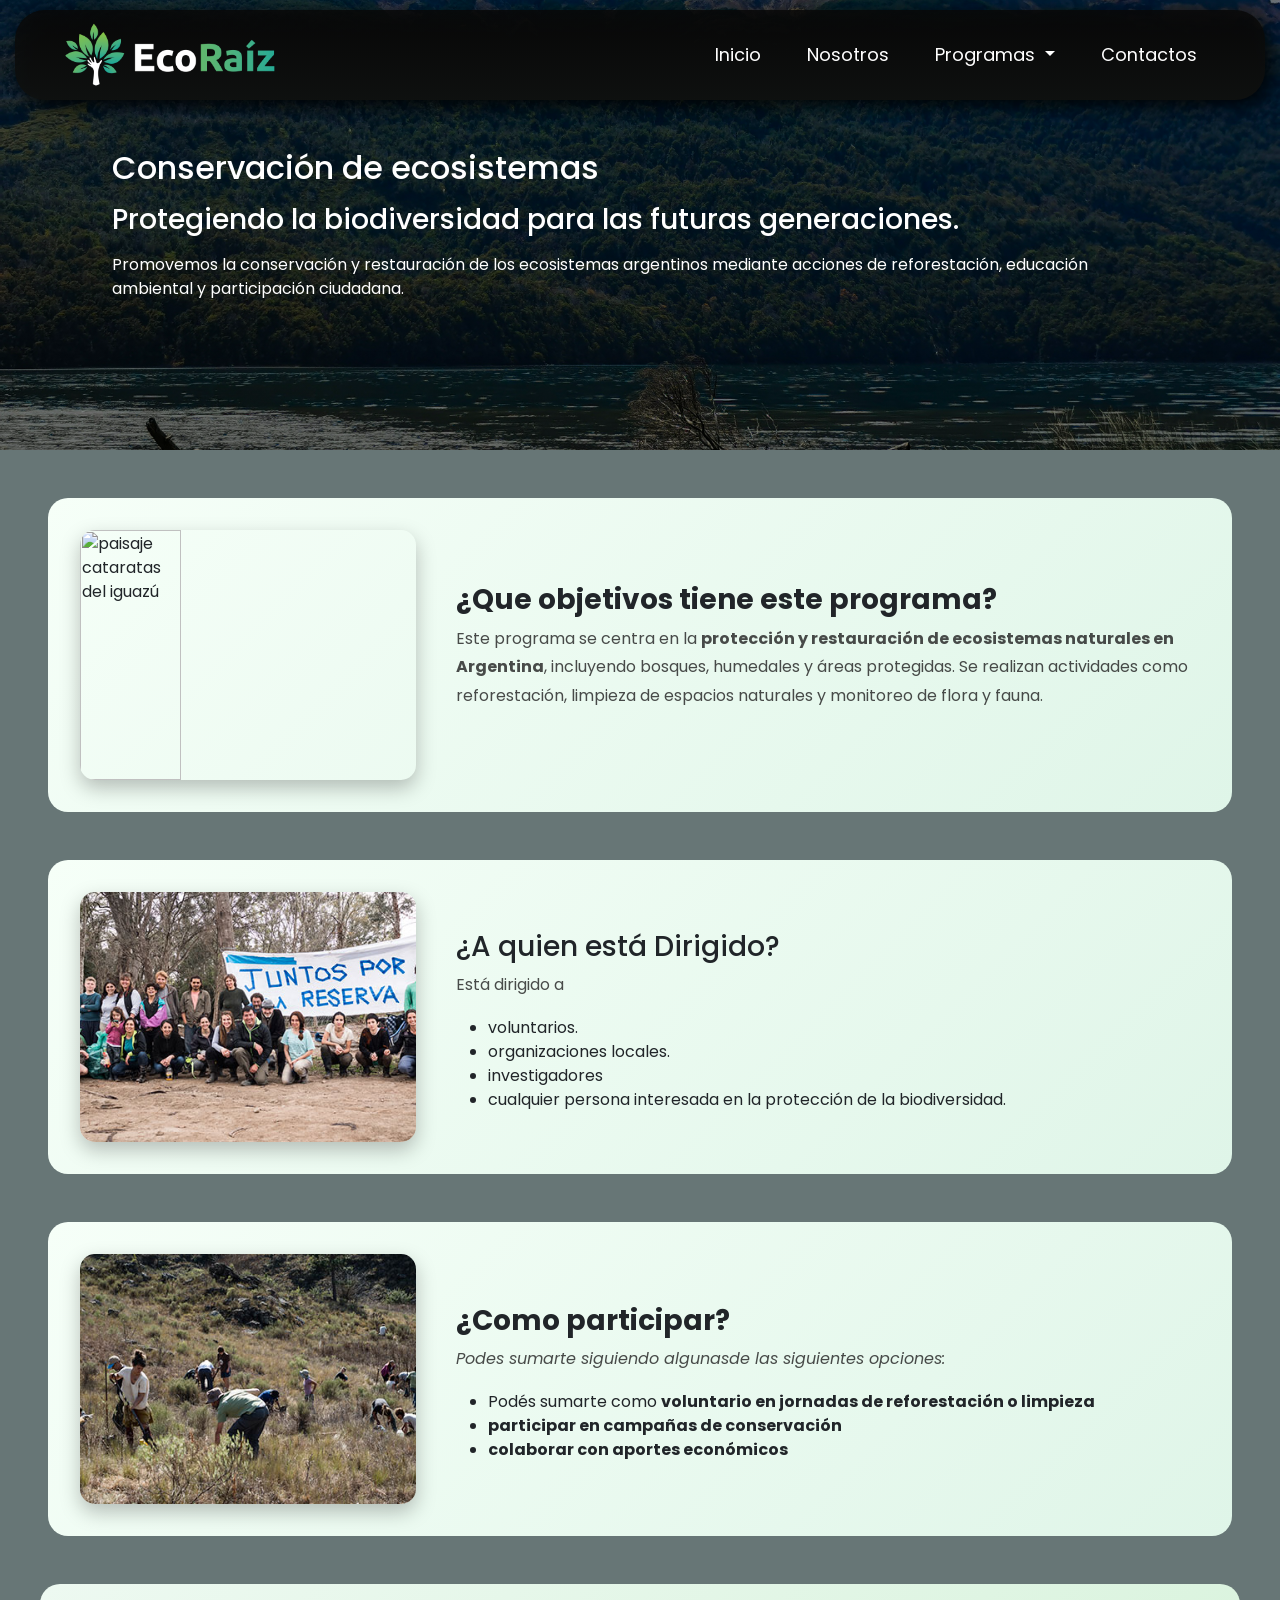
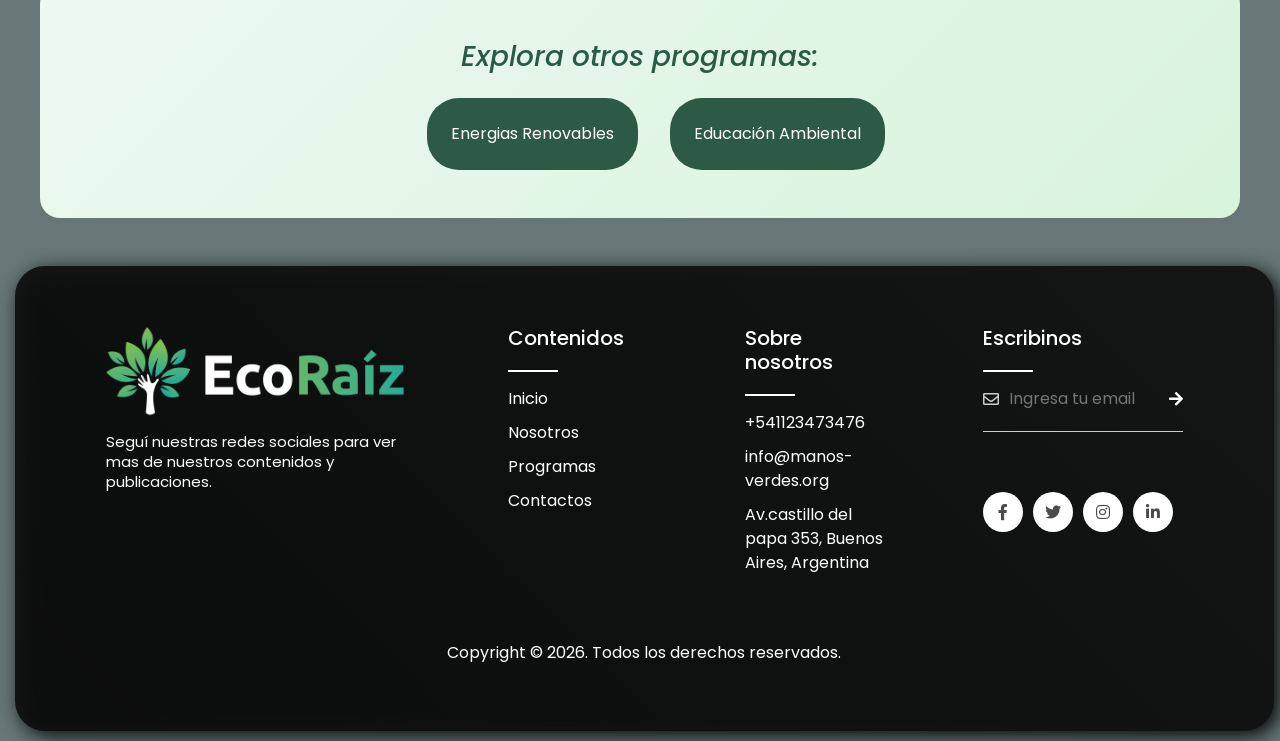
==== conservacion-ecosistema-programa.html @ 1c458669 "feat: agrego imagen de fondo en la seccion de presentacion" ====
<DOCTYPE hmtl>
<html lang="es">
    <head>
        <meta charset="UTF-8">
        <meta name="viewport" content="width=device-width, initial-scale=1.0">
        <link rel="preconnect" href="https://fonts.googleapis.com">
        <link rel="preconnect" href="https://fonts.gstatic.com" crossorigin>
        <link href="https://fonts.googleapis.com/css2?family=DM+Sans:ital,opsz,wght@0,9..40,100..1000;1,9..40,100..1000&family=Poppins:ital,wght@0,100;0,200;0,300;0,400;0,500;0,600;0,700;0,800;0,900;1,100;1,200;1,300;1,400;1,500;1,600;1,700;1,800;1,900&family=Ubuntu:ital,wght@0,300;0,400;0,500;0,700;1,300;1,400;1,500;1,700&display=swap" rel="stylesheet">
        <title>EcoRaíz</title>
        <link href="https://cdn.jsdelivr.net/npm/bootstrap@5.3.8/dist/css/bootstrap.min.css" rel="stylesheet" integrity="sha384-sRIl4kxILFvY47J16cr9ZwB07vP4J8+LH7qKQnuqkuIAvNWLzeN8tE5YBujZqJLB" crossorigin="anonymous">
        <link rel="stylesheet" type="text/css" href="https://cdnjs.cloudflare.com/ajax/libs/font-awesome/5.15.1/css/all.min.css">
        <link rel="stylesheet" href="./CSS/estilos_css.css">
    </head>
    <body>
        <!-- Encabezado con navegación -->
        <header class="header">
            <div class="logo-container">
                <a href="index.html" class="logo-link">
                    <img src="img/logo/green-tree-ver-2.png" alt="Logo de EcoRaíz" class="logo">
                </a>
            </div>
    
            <button class="menu-toggle-btn d-md-none" type="button" data-bs-toggle="collapse" data-bs-target="#navbarNav" aria-controls="navbarNav" aria-expanded="false" aria-label="Toggle navigation">
                <i class="fas fa-bars"></i>
            </button>

            <nav class="main-nav collapse d-md-flex" id="navbarNav">
                <ul class="main-nav-list">
                    <li class="main-nav-item"><a class="main-nav-link" href="index.html">Inicio</a></li>
                    <li class="main-nav-item"><a class="main-nav-link" href="nosotros.html">Nosotros</a></li>
            
                    <li class="main-nav-item dropdown">
                        <a class="main-nav-link dropdown-toggle" href="#" id="navbarDropdown" role="button" data-bs-toggle="dropdown" aria-expanded="false">
                            Programas
                        </a>
                        <ul class="dropdown-menu sub-nav-list" aria-labelledby="navbarDropdown">
                            <li><a class="dropdown-item sub-nav-link" href="./programas.html">Energías limpias</a></li>
                            <li><a class="dropdown-item sub-nav-link" href="./Educacion-ambiental-programa.html">Educación ambiental</a></li>
                            <li><a class="dropdown-item sub-nav-link" href="./conservacion-ecosistema-programa.html">Conservación de ecosistemas</a></li>
                        </ul>
                    </li>
            
                    <li class="main-nav-item"><a class="main-nav-link" href="contactos.html">Contactos</a></li>
                </ul>
            </nav>
        </header>

        <main>
            <section id="presentacion-conservacion" class="section-hero-2">
                <div class="intro-content">
                    <h2>Conservación de ecosistemas</h2>
                    <h3>Protegiendo la biodiversidad para las futuras generaciones.</h3>
                    <p>Promovemos la conservación y restauración de los ecosistemas argentinos mediante acciones de reforestación, educación ambiental y participación ciudadana.</p>
                </div>    
            </section>

            <section id="descripcion" class="section-program">
                <img src="./img/paisajes/waterfal-iguazu-national-park-cataratas-argentina.jpg" alt="paisaje cataratas del iguazú" height="" width="" class="galeria">
                <div class="program-content"> 
                    <h3><strong>¿Que objetivos tiene este programa?</strong></h3>
                    <p>Este programa se centra en la <strong>protección y restauración de ecosistemas naturales en Argentina</strong>, incluyendo bosques, humedales y áreas protegidas. Se realizan actividades como reforestación, limpieza de espacios naturales y monitoreo de flora y fauna.</p>
                </div>    
            </section>

            <section id="Dirigido" class="section-program">
                <img src="./img/paisajes/guardianes-de-la-naturaleza-proyecto.jpg" alt="personal posando con cartel 'Juntos por la reserva' " height="" width="" class="galeria">
                <div class="program-content">
                    <br>
                    <h3>¿A quien está Dirigido?</h3>
                    <p>Está dirigido a</p>
                    <ul>
                        <li>voluntarios.</li>
                        <li>organizaciones locales.</li>
                        <li>investigadores</li>
                        <li>cualquier persona interesada en la protección de la biodiversidad.</li>
                    </ul>
                </div>    
            </section>

            <section id="Participar" class="section-program">
                <img src="./img/paisajes/reforestadores-proyecto-2.jpg" alt="voluntarios reforestando campo" class="galeria">
                <div class="program-content">
                    <br>
                    <h3><strong>¿Como participar?</strong></h3>
                    <p><em>Podes sumarte siguiendo algunasde las siguientes opciones:</em> </p>
                    <ul>
                        <li>Podés sumarte como <strong>voluntario en jornadas de reforestación o limpieza</strong></li>
                        <li><strong>participar en campañas de conservación</strong></li>
                        <li><strong>colaborar con aportes económicos</strong></li>
                    </ul>
                </div>
            </section>
            <section class="otros-programas">
                <div class="program-content">
                    <br>
                    <h3><em>Explora otros programas:</em></h3>
                    <ul>
                        <li><a href="./programas.html">Energias Renovables</a>  </li>
                        <li><a href="./Educacion-ambiental-programa.html">Educación Ambiental</a></li>
                    </ul>
                </div>    
            </section>    
        </main>

        <!-- Pie de la Pagina -->
        <footer>
            <div class="footer-wrap"> <div class="footer-col-1"> <img src="img/logo/green-tree-ver-2.png" class="footer-logo" alt="Logo de EcoRaíz">
                    <p>Seguí nuestras redes sociales para ver mas de nuestros contenidos y publicaciones.</p>
                </div>
                <div class="footer-col-2"> <h3>Contenidos</h3>
                    <ul>
                        <li><a href="index.html">Inicio</a></li>
                        <li><a href="nosotros.html">Nosotros</a></li>
                        <li><a href="programas.html">Programas</a></li>
                        <li><a href="contactos.html">Contactos</a></li>
                    </ul>
                </div>
                <div class="footer-col-3"> <h3>Sobre nosotros</h3>
                    <ul>
                        <li><a href="tel:+541123473476">+541123473476</a></li>
                        <li><a href="mailto:info@manos-verdes.org">info@manos-verdes.org</a></li>
                        <li><address>Av.castillo del papa 353, Buenos Aires, Argentina</address></li>
                    </ul>
                </div>
                <div class="footer-col-4"> <h3>Escribinos</h3>
                    <form>
                        <i class="far fa-envelope"></i>
                        <input type="email" placeholder="Ingresa tu email" required>
                        <button><i class="fas fa-arrow-right"></i></button>
                    </form>
                    <div class="social-icons">
                        <a href="#"><i class="fab fa-facebook-f"></i></a>
                        <a href="#"><i class="fab fa-twitter"></i></a>
                        <a href="#"><i class="fab fa-instagram"></i></a>
                        <a href="#"><i class="fab fa-linkedin-in"></i></a>
                    </div>
                </div>
            </div>
            <div class="footer-2">
                <p>Copyright &copy; 2026. Todos los derechos reservados.</p>
            </div>
        </footer>
    <script src="https://cdn.jsdelivr.net/npm/bootstrap@5.3.3/dist/js/bootstrap.bundle.min.js"></script>
    </body>
</html>
---- CSS/estilos_css.css ----
@import url('https://fonts.googleapis.com/css2?family=DM+Sans:ital,opsz,wght@0,9..40,100..1000;1,9..40,100..1000&family=Poppins:ital,wght@0,100;0,200;0,300;0,400;0,500;0,600;0,700;0,800;0,900;1,100;1,200;1,300;1,400;1,500;1,600;1,700;1,800;1,900&family=Ubuntu:ital,wght@0,300;0,400;0,500;0,700;1,300;1,400;1,500;1,700&display=swap');
@import url('https://fonts.googleapis.com/css2?family=Poppins:wght@300;400;500;600;700&display=swap');

/*
objetivos (puede variar)
- mover las images a la izquierda y ubicar el texto en el centro. Intentar ponerle "diseño" a cada seccion.
- agregar imagen de fondo en la tabla de resultados
- agregar un boton con diseño para la seccion de programas en index
 

__Esquema general del body__ -->>

- imagen a la izquierda- texto en el centro (agregarle un fondo al box del texto)

__correcciones pendientes__
tamaño de las imagenes en el header

*/

*{
    margin: 0px;
    padding: 0px;
    box-sizing: border-box;
    font-family: "Poppins", sans-serif;
}



/* body */
body{
	line-height: 1.5;
	font-family: 'Poppins', sans-serif;
    background-color: #677676;
}





/* variables */

:root{

    /* Colores */
    --negro: #000;
    --gris-oscuro: #222222d0;
    --blanco: #fff;
    --verde-1: #48a179;
    --verde-2: #2c5a45;
    --verde-3: #20ca9ac3;
    --verde-4: #347f7f;

    /* Font size */
    --font-size-s: 0.9rem;
    --font-size-n: 1rem;
    --font-size-m: 1.12rem;
    --font-size-l: 1.5rem;
    --font-size-xl: 2rem;
    --font-size-xxl: 2.3rem;

    /* Font weight */
    --font-wight-normal: 400;
    --font-wight-medium: 500;
    --font-wight-semibold: 600;
    --font-wight-bold: 700;

    /* Radio del Brode*/
    --border-radius-s: 8px;
    --border-radius-m: 30px;
    --border-radius-circle: 50%;
    
    /* Site max width */
    --site-max-width: 1300px;
}





/* Encabezado y barra de navegacion */
header {
    width: calc(100% - 30px); 
    height: 10vh; 
    background: linear-gradient(180deg, #080808da, #121514, #3a3e3e); 
    background-size: 300% 300%;
    border-radius: var(--border-radius-m); 
    color: var(--blanco); 
    margin: 10px 15px; 
    position: fixed;  
    display: flex; 
    align-items: center; 
    z-index: 1000; 
    justify-content: space-between; 
    padding: 0 50px; 
    filter: drop-shadow(5px 5px 10px black);
}

.logo {
    max-height: 4rem; 
    width: auto;       
    display: block;
}

/* Botón hamburguesa estilizado */
.menu-toggle-btn {
    display: none; /* Oculto en escritorio */
    font-size: 1.5rem;
    color: var(--blanco);
    cursor: pointer;
    background: none;
    border: none;
}

header .main-nav {
    display: flex;
    align-items: center;
}

.main-nav .main-nav-list {
    display: flex;
    gap: 10px;
    padding-left: 0;
    margin-bottom: 0;
    list-style: none;
}

.main-nav .main-nav-list .main-nav-link {
    padding: 10px 18px;
    font-size: var(--font-size-m);
    color: var(--blanco);
    border-radius: var(--border-radius-m);
    transition: 0.3s ease;
    text-decoration: none;
    display: inline-block;
}

.main-nav .main-nav-list .main-nav-link:hover,
.main-nav .main-nav-list .dropdown-toggle:focus {
    color: var(--blanco);
    background: var(--verde-3);
}

/* =======================================================
   ESTILOS DEL DROPDOWN (Menú Desplegable)
   ======================================================= */
/* Cuadro flotante del Dropdown en Escritorio */
.main-nav .dropdown-menu {
    /* Mismo degradado exacto de tu navbar principal */
    background: linear-gradient(170deg, #080808da, #121514, #3a3e3e); 
    background-size: 300% 300%;
    /* Mismo radio de borde redondeado de tu web */
    border-radius: var(--border-radius-m);
    margin-top: 15px; 
    box-shadow: 5px 5px 15px rgba(0, 0, 0, 0.5);
    padding: 10px 0;
}

/* Links individuales dentro del dropdown */
.main-nav .dropdown-item {
    color: var(--blanco);
    font-size: var(--font-size-m);
    padding: 10px 24px;
    background: transparent;
    transition: 0.3s ease;
}

/* Hover dentro del dropdown */
.main-nav .dropdown-item:hover {
    background-color: var(--verde-3);
    color: var(--blanco);
    border-radius: var(--border-radius-m);
    width: 100%;
}

/* =======================================================
   MEDIA QUERY: Comportamiento Responsive (Celulares/Tablets)
   ======================================================= */
@media (max-width: 768px) {
    header {
        padding: 0 30px;
    }

    .menu-toggle-btn {
        display: block; 
    }

    header .main-nav.collapse:not(.show) {
        display: none;
    }

    /* Caja de la Hamburguesa Abierta */
    header .main-nav.show {
        display: flex;
        position: absolute;
        top: 105%;
        left: 0;
        width: 100%;
        background: linear-gradient(45deg, #080808f2, #121514ef, #3a3e3ee6);
        backdrop-filter: blur(10px);
        border-radius: var(--border-radius-m);
        padding: 25px 0;
        box-shadow: 0 10px 20px rgba(0, 0, 0, 0.5);
    }

    .main-nav .main-nav-list {
        flex-direction: column;
        width: 100%;
        align-items: center;
        gap: 10px;
    }

    .main-nav .main-nav-list .main-nav-item {
        width: 50%;
        display: flex;
        flex-direction: column;
        align-items: center;
    }

    /* Links principales en celular */
    .main-nav .main-nav-list .main-nav-link {
        width: 100%;
        text-align: center;
    }

    /* EL DROPDOWN ADENTRO DE LA HAMBURGUESA (Diseño Corregido) */
    .main-nav .dropdown-menu.show {
        position: static; /* Resetea el flotado de Bootstrap para expandir el menú */
        transform: none;
        float: none;
        width: 100%; /* Mismo ancho exacto que los botones principales */
        background: linear-gradient(100deg, #080808f2, #121514ef, #3a3e3ee6);
        border-radius: var(--border-radius-m); /* Redondeado idéntico */
        box-shadow: inset 0 0 10px rgba(0,0,0,0.5); /* Sombra interna para dar profundidad */
        margin-top: 8px;
        padding: 10px 0;
        display: flex;
        flex-direction: column;
        align-items: center;
    }

    /* Sublinks de Programas en celular */
    .main-nav .dropdown-item {
        width: 100%;
        text-align: center;
        padding: 12px 0;
        margin: 4px 0;
        border-radius: var(--border-radius-m); /* Sub-botones ovalados */
        font-size: calc(var(--font-size-m) * 0.9);
    }
    
    /* Pequeño ajuste para la flechita del dropdown en mobile */
    .dropdown-toggle::after {
        margin-left: 8px;
        vertical-align: middle;
    }
}


/*__ elementos del body__*/

/*section-program*/
.section-program{
    display: flex;
    align-items: center;
    gap: 2.5rem;
    max-width: 1200px;
    margin: 3rem;
    padding: 2rem;
    background: linear-gradient(135deg,#f6fff8,#dff5e8);
    border-radius: 20px;
    
}

.section-program img{ /*imagen descartada temporalmente, queda por si encuentro una imagen adecuada*/
    width: 30%;
    height: 250px;
    object-fit: cover;
    border-radius: 15px;
    box-shadow: 0 8px 20px rgba(0,0,0,.25);
    flex-shrink: 0;
}

.program-content{
    flex: 1;
}

.program-content h4{
    font-size: 2rem;
    color: var(--verde-2);
    margin-bottom: 15px;
}

.program-content p{
    font-size: 1rem;
    color: var(--gris-oscuro);
    line-height: 1.8;
}

/*Section Intro*/ /*section-intro, se cambio la clase por section-hero-2*/

.section-hero-2 h3, .section-hero-2 h2, .section-hero-2 p{
    color: var(--blanco);
    margin: 1rem;
}

.section-hero-2 h2{
    font-size: 2rem;
}

.section-hero-2{
    display: flex;
    align-items: center;
    justify-content: space-between;
    padding: 6rem;/*solucion temporal ante la superposicion del nav*/
    gap: 2rem;
    font-family: "poppins", sans-serif;
}

/*section-hero-2*/

.section-hero-2{
    height: 450px;
    background-size: cover;
    background-position: center;
    background-repeat: no-repeat; /*sirve para que la imagen no se repita en caso de no llenar el espacio de su seccion*/
}

#presentacion-energias{
    background-image:
        linear-gradient(rgba(0,0,0,.45), rgba(0,0,0,.45)),
        url(../img/paisajes/energias_renovables.jpg);
}

#presentacion-educacion{
    background-image:
        linear-gradient(rgba(0,0,0,.45), rgba(0,0,0,.45)),
        url(../img/paisajes/educacion_ambiental_3.jpg);
}

#presentacion-conservacion{
    background-image:
        linear-gradient(rgba(0,0,0,.45), rgba(0,0,0,.45)),
        url(../img/paisajes/andes_conservacion.jpg);
}


/*otros programas*/
.otros-programas{
    max-width: 1200px;
    margin: 3rem auto;
    padding: 2rem;
    background: linear-gradient(135deg,#edf9f1,#d8f3dc);
    border-radius: 1.25rem;
    text-align: center;
}

.otros-programas h3{
    margin-bottom: 1.5rem;
    color: var(--verde-2);
}

.otros-programas ul{
    display: flex;
    justify-content: center;
    gap: 2rem;
    list-style: none;
    flex-wrap: wrap; /*sirve para que la lista se acomode al tamaño de la pagina*/
}

.otros-programas a{
    display: flex;
    justify-content: center;
    padding: 1.5rem;
    text-decoration: none;
    color: var(--blanco);
    background: var(--verde-2);
    border-radius: 2rem;
}

.otros-programas a:hover{
    background: var(--verde-1);
}

/*__section__*/


section img{
    width: 80%;
    border-radius: 8px;
    object-fit: cover;
    /* max-height: 350px; */
}


/* hero - index*/

.section-hero {
    height: 100vh;
    width: 100%;
    background: linear-gradient(45deg, #16271f, #3b8764, #27b7be);
    background-size: 300% 300%;
    animation: color 8s ease-in-out infinite;
    display: flex;
    justify-content: center; /* Centra el bloque interno horizontalmente */
    align-items: center; /* Centra el bloque interno verticalmente */
}

@keyframes color {
    0% { background-position: 0 50%; }
    50% { background-position: 100% 50%; }
    100% { background-position: 0 50%; }
}

/* Contenedor interno: Ahora controla el espacio céntrico real */
.section-content {
    display: flex;
    align-items: center;
    justify-content: center; /* Alinea texto e imagen juntos en el centro */
    width: 100%;
    max-width: var(--site-max-width);
    margin: 0 auto;
    padding: 0 40px; /* Margen de seguridad para que no toque los bordes de la pantalla */
    gap: 100px; /* Separación fija y elegante entre el texto y la imagen */
    flex-wrap: wrap; /* Permite que en celulares la imagen baje de forma responsive */
}

/* Bloque de texto equilibrado */
.section-hero .hero-details {
    flex: 1;
    max-width: 550px; /* Evita que el texto se desparrame hacia la izquierda */
    color: var(--blanco);
}

.section-hero .hero-details .title {
    margin-top: 8px;
    font-size: var(--font-size-xxl);
    font-weight: var(--font-wight-bold);
    color: var(--blanco);
    line-height: 1.2;
}

.section-hero .hero-details .description {
    max-width: 100%; /* Corregido de 160% a 100% para respetar su columna */
    margin: 24px 0 40px;
    font-size: var(--font-size-m);
    line-height: 1.6;
}

.section-hero .hero-details .buttons .button-about-us {
   padding: 10px 26px;
   border: 2px solid transparent;
   color: var(--blanco);
   background-color: var(--gris-oscuro);
   border-radius: var(--border-radius-m);
   font-weight: var(--font-wight-medium);
   transition: 0.3s ease;
   text-decoration: none;
   filter: drop-shadow(5px 5px 10px black);
}

.section-hero .hero-details .buttons .button-about-us:hover {
   border-color: var(--blanco);
   color: var(--blanco);
   background: transparent;
   text-decoration: none;
}

/* Bloque de la imagen equilibrado */
.section-hero .hero-image-wrapper {
    flex: 0 0 420px; /* Bajado ligeramente para mejorar la proporción con el texto */
    max-width: 100%; 
    display: flex;
    justify-content: center;
}

.section-hero .hero-image-wrapper .hero-image {
    filter: drop-shadow(5px 5px 10px black);
    width: 150%;
    height: auto;
    display: block;
}


@media (max-width: 768px) {
    
    /* 1. Cambiamos height fijo por min-height para que la sección se estire si el texto es largo */
    .section-hero {
        height: auto; 
        min-height: 100vh;
        padding-top: 14vh; /* Espacio extra arriba para que el menú fijo no tape el título "EcoRaíz" */
        padding-bottom: 40px;
    }

    /* 2. Cambiamos el orden visual: primero el texto, abajo la imagen */
    .section-hero .section-content {
        flex-direction: column;
        gap: 40px; /* Reducimos el espacio exagerado entre el botón y la imagen */
        text-align: center; /* Centramos el texto para una estética mobile clásica */
    }

    /* 3. Permitimos que el bloque de texto use el ancho disponible en el centro */
    .section-hero .hero-details {
        max-width: 100%;
        display: flex;
        flex-direction: column;
        align-items: center; /* Centra el botón horizontalmente en móviles */
    }

    /* 4. Achicamos un poco la imagen en celulares para que no ocupe toda la pantalla */
    .section-hero .hero-image-wrapper {
        flex: 0 0 auto;
        width: 80%; /* Ocupa el 80% del ancho del celular */
        max-width: 300px;
    }
}







/* Footer */

footer {
    width: 98.35%;
    position: relative; /* Corregido: 'flex' no es un valor válido para position, lo ideal es relative o block */
    bottom: 0;
    background: linear-gradient(45deg, #080808da, #121514, #3a3e3e);
    background-size: 300% 300%;
    border-radius: var(--border-radius-m);
    color: var(--blanco);
    padding: 50px 20px;
    margin: 10px 15px;
    filter: drop-shadow(5px 5px 10px black);
}

.footer-logo {
    width: 100%; /* Ajustado para que responda al contenedor de la columna */
    max-width: 300px;
    height: auto;     
}

.footer-wrap { /* Cambiado de .container */
    width: 90%;
    margin: auto;
    display: flex;
    justify-content: space-between;
    align-items: flex-start;
    flex-wrap: wrap;
}

.footer-wrap h3::after {
    content: "";
    display: block;
    height: 2px;
    width: 50px;
    background: #fff;
    margin-top: 20px;
}

.footer-wrap li a:hover {
    color: var(--verde-3);
    transition: all 0.5s ease;
}

.footer-col-1 { /* Cambiado de .col-1 */
    flex-basis: 30%;
    padding: 10px;
    margin-bottom: 20px;
}

.footer-col-1 p {
    color: inherit;
    font-size: 15px;
    line-height: 20px;
    padding-top: 15px;
}

.footer-col-2 { /* Cambiado de .col-2 */
    flex-basis: 15%;
    padding: 10px;
    margin-bottom: 20px;
}

.footer-col-2 h3 {
    color: var(--blanco);
    font-size: 20px;
    margin-bottom: 15px;
}

.footer-col-2 ul {
    list-style: none;
}

.footer-col-2 ul li {
    margin-bottom: 10px;
}

.footer-col-2 ul li a {
    color: var(--blanco);
    text-decoration: none;
}

.footer-col-3 { /* Cambiado de .col-3 */
    flex-basis: 15%;
    padding: 10px;
    margin-bottom: 20px;
}

.footer-col-3 h3 {
    color: var(--blanco);
    font-size: 20px;
    margin-bottom: 15px;
}

.footer-col-3 ul {
    list-style: none;
}

.footer-col-3 ul li {
    margin-bottom: 10px;
}

.footer-col-3 ul li a {
    color: var(--blanco);
    text-decoration: none;
}

.footer-col-4 { /* Cambiado de .col-4 */
    flex-basis: 20%;
    padding: 10px;
    margin-bottom: 20px;
}

.footer-col-4 h3 {
    color: var(--blanco);
    font-size: 20px;
    margin-bottom: 15px;
}

form {
    display: flex;
    justify-content: space-between;
    align-items: center;
    border-bottom: 1px solid #ccc;
    padding-bottom: 20px;
}

form .far {
    color: #ccc;
    margin-right: 10px;
}

form input {
    background: transparent;
    width: 100%;
    border: none;
    color: var(--blanco);
    outline: none;
}

form button {
    background: transparent;
    border: none;
    color: var(--blanco);
    cursor: pointer;
    outline: none;
}

.social-icons {
    margin-top: 60px;
    display: flex;
}

.social-icons a {
    display: flex;
    width: 40px;
    height: 40px;
    background: var(--blanco);
    color: var(--gris-oscuro);
    text-decoration: none;
    text-align: center;
    justify-content: center;
    align-items: center;
    line-height: 40px;
    border-radius: 50%;
    margin-right: 10px;
    margin-bottom: 10px;
    transition: all 0.5s ease;
}

.social-icons a:hover {
    background: var(--verde-3);
    color: var(--blanco);
    transition: all 0.5s ease;
}

.footer-2 {
    width: 100%;
    color: var(--blanco);
    padding-top: 20px;
    text-align: center;
}

.footer-col-2 ul, 
.footer-col-3 ul {
    padding-left: 0;
    margin-left: 0;
}
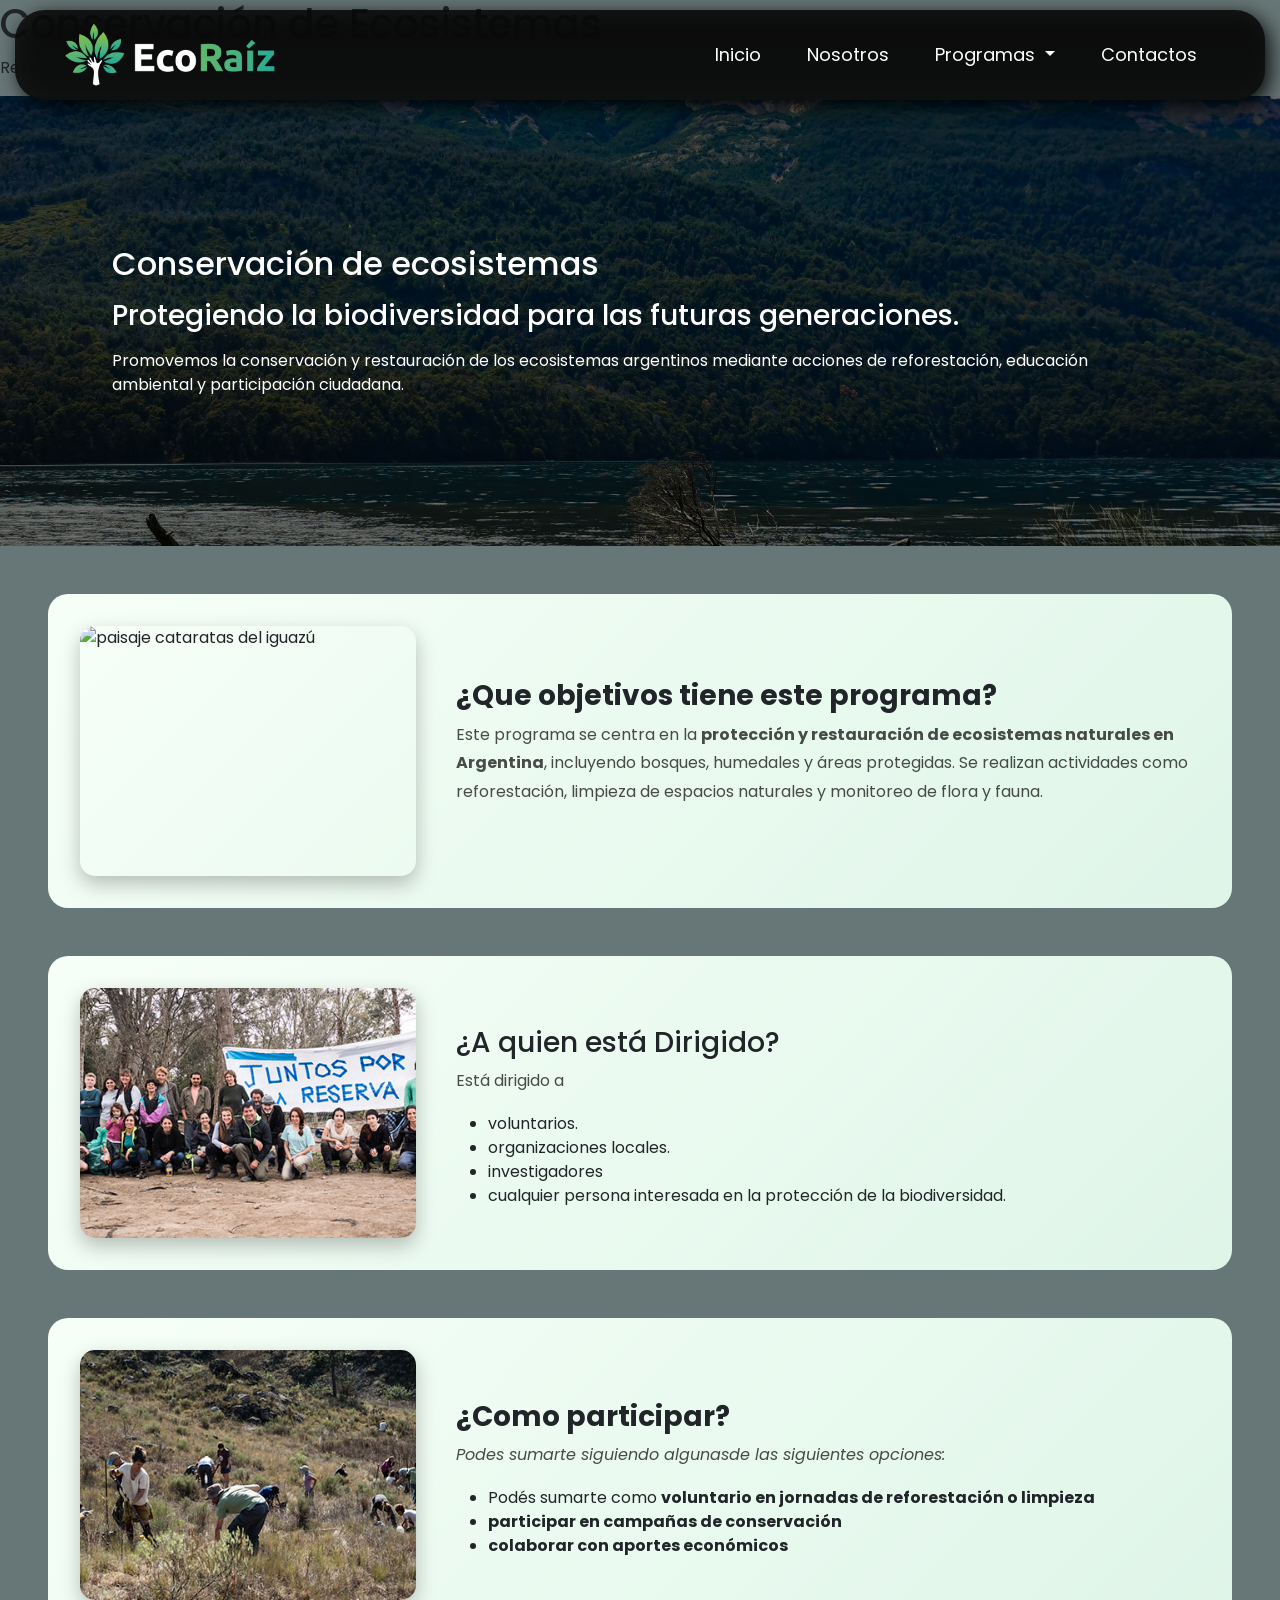
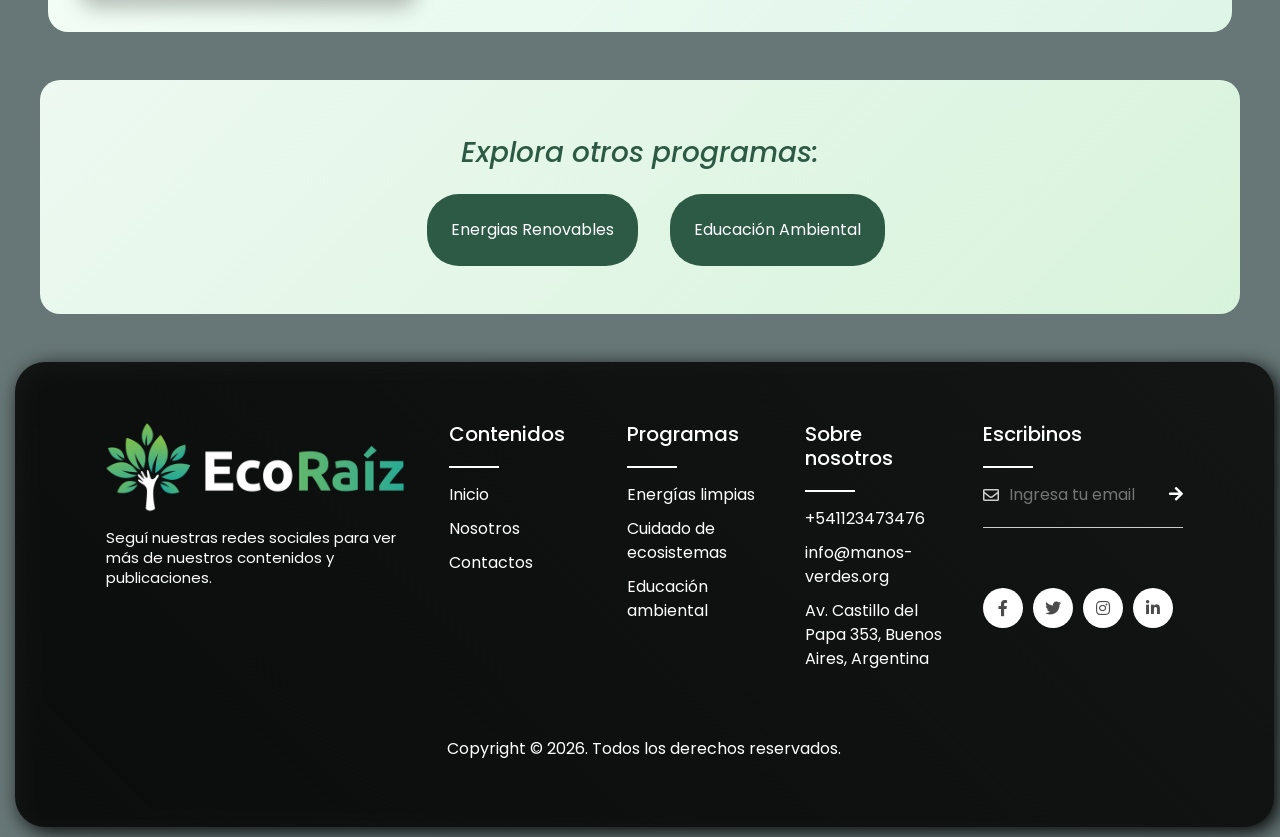
==== commit cc78ffc2: "fix: se arregla la imagenes de representacion del las hero section de las paginas programas y nuevos" ====
--- a/conservacion-ecosistema-programa.html
+++ b/conservacion-ecosistema-programa.html
@@ -1,4 +1,4 @@
-<DOCTYPE hmtl>
+<!DOCTYPE html>
 <html lang="es">
     <head>
         <meta charset="UTF-8">
@@ -6,7 +6,7 @@
         <link rel="preconnect" href="https://fonts.googleapis.com">
         <link rel="preconnect" href="https://fonts.gstatic.com" crossorigin>
         <link href="https://fonts.googleapis.com/css2?family=DM+Sans:ital,opsz,wght@0,9..40,100..1000;1,9..40,100..1000&family=Poppins:ital,wght@0,100;0,200;0,300;0,400;0,500;0,600;0,700;0,800;0,900;1,100;1,200;1,300;1,400;1,500;1,600;1,700;1,800;1,900&family=Ubuntu:ital,wght@0,300;0,400;0,500;0,700;1,300;1,400;1,500;1,700&display=swap" rel="stylesheet">
-        <title>EcoRaíz</title>
+        <title>Conservación de Ecosistemas - EcoRaíz</title>
         <link href="https://cdn.jsdelivr.net/npm/bootstrap@5.3.8/dist/css/bootstrap.min.css" rel="stylesheet" integrity="sha384-sRIl4kxILFvY47J16cr9ZwB07vP4J8+LH7qKQnuqkuIAvNWLzeN8tE5YBujZqJLB" crossorigin="anonymous">
         <link rel="stylesheet" type="text/css" href="https://cdnjs.cloudflare.com/ajax/libs/font-awesome/5.15.1/css/all.min.css">
         <link rel="stylesheet" href="./CSS/estilos_css.css">
@@ -46,6 +46,14 @@
         </header>
 
         <main>
+            <!-- HERO CON ENFOQUE EN EL CAMBIO DE PARADIGMA URBANO -->
+            <section class="hero-inner-page conservacion-hero">
+                <div class="hero-inner-content">
+                    <h1 class="inner-title-gradient">Conservación de Ecosistemas</h1>
+                    <p class="inner-subtitle">Restauramos el suelo urbano, recuperamos la biodiversidad nativa y reconectamos a la comunidad con su entorno natural.</p>
+                </div>
+            </section>
+
             <section id="presentacion-conservacion" class="section-hero-2">
                 <div class="intro-content">
                     <h2>Conservación de ecosistemas</h2>
@@ -104,25 +112,36 @@
 
         <!-- Pie de la Pagina -->
         <footer>
-            <div class="footer-wrap"> <div class="footer-col-1"> <img src="img/logo/green-tree-ver-2.png" class="footer-logo" alt="Logo de EcoRaíz">
-                    <p>Seguí nuestras redes sociales para ver mas de nuestros contenidos y publicaciones.</p>
+            <div class="footer-wrap"> 
+                <div class="footer-col-1"> 
+                    <img src="img/logo/green-tree-ver-2.png" class="footer-logo" alt="Logo de EcoRaíz">
+                    <p>Seguí nuestras redes sociales para ver más de nuestros contenidos y publicaciones.</p>
                 </div>
                 <div class="footer-col-2"> <h3>Contenidos</h3>
                     <ul>
                         <li><a href="index.html">Inicio</a></li>
                         <li><a href="nosotros.html">Nosotros</a></li>
-                        <li><a href="programas.html">Programas</a></li>
                         <li><a href="contactos.html">Contactos</a></li>
                     </ul>
                 </div>
-                <div class="footer-col-3"> <h3>Sobre nosotros</h3>
+
+                <div class="footer-col-3"> <h3>Programas</h3>
+                    <ul>
+                        <li><a href="./programas.html">Energías limpias</a></li>
+                        <li><a href="./conservacion-ecosistema-programa.html">Cuidado de ecosistemas</a></li>
+                        <li><a href="./Educacion-ambiental-programa.html">Educación ambiental</a></li>
+                    </ul>
+                </div>
+
+                <div class="footer-col-4"> <h3>Sobre nosotros</h3>
                     <ul>
                         <li><a href="tel:+541123473476">+541123473476</a></li>
                         <li><a href="mailto:info@manos-verdes.org">info@manos-verdes.org</a></li>
-                        <li><address>Av.castillo del papa 353, Buenos Aires, Argentina</address></li>
+                        <li><address>Av. Castillo del Papa 353, Buenos Aires, Argentina</address></li>
                     </ul>
                 </div>
-                <div class="footer-col-4"> <h3>Escribinos</h3>
+
+                <div class="footer-col-5"> <h3>Escribinos</h3>
                     <form>
                         <i class="far fa-envelope"></i>
                         <input type="email" placeholder="Ingresa tu email" required>
@@ -136,11 +155,12 @@
                     </div>
                 </div>
             </div>
+
             <div class="footer-2">
                 <p>Copyright &copy; 2026. Todos los derechos reservados.</p>
             </div>
         </footer>
-    <script src="https://cdn.jsdelivr.net/npm/bootstrap@5.3.3/dist/js/bootstrap.bundle.min.js"></script>
+        <script src="https://cdn.jsdelivr.net/npm/bootstrap@5.3.3/dist/js/bootstrap.bundle.min.js"></script>
+        <script src="./JS/main.js"></script>  
     </body>
 </html>
-
--- a/CSS/estilos_css.css
+++ b/CSS/estilos_css.css
@@ -145,17 +145,15 @@
    ======================================================= */
 /* Cuadro flotante del Dropdown en Escritorio */
 .main-nav .dropdown-menu {
-    /* Mismo degradado exacto de tu navbar principal */
     background: linear-gradient(170deg, #080808da, #121514, #3a3e3e); 
     background-size: 300% 300%;
-    /* Mismo radio de borde redondeado de tu web */
     border-radius: var(--border-radius-m);
     margin-top: 15px; 
     box-shadow: 5px 5px 15px rgba(0, 0, 0, 0.5);
     padding: 10px 0;
-}
-
-/* Links individuales dentro del dropdown */
+    border: none;
+}
+
 .main-nav .dropdown-item {
     color: var(--blanco);
     font-size: var(--font-size-m);
@@ -164,7 +162,6 @@
     transition: 0.3s ease;
 }
 
-/* Hover dentro del dropdown */
 .main-nav .dropdown-item:hover {
     background-color: var(--verde-3);
     color: var(--blanco);
@@ -173,82 +170,73 @@
 }
 
 /* =======================================================
-   MEDIA QUERY: Comportamiento Responsive (Celulares/Tablets)
+   MEDIA QUERY: Comportamiento Responsive Barra de Navegacion (Celulares/Tablets)
    ======================================================= */
-@media (max-width: 768px) {
+@media (max-width: 767.98px) {
     header {
-        padding: 0 30px;
-    }
-
+        padding: 0 20px;
+    }
+
+    /* Muestra el botón hamburguesa */
     .menu-toggle-btn {
-        display: block; 
-    }
-
-    header .main-nav.collapse:not(.show) {
-        display: none;
-    }
-
-    /* Caja de la Hamburguesa Abierta */
-    header .main-nav.show {
-        display: flex;
+        display: inline-block; 
+    }
+
+    /* Forzamos a que el colapso se posicione de forma absoluta debajo del header */
+    header .main-nav.collapse {
         position: absolute;
         top: 105%;
         left: 0;
         width: 100%;
         background: linear-gradient(45deg, #080808f2, #121514ef, #3a3e3ee6);
         backdrop-filter: blur(10px);
+        -webkit-backdrop-filter: blur(10px); /* Soporte para Safari */
         border-radius: var(--border-radius-m);
-        padding: 25px 0;
         box-shadow: 0 10px 20px rgba(0, 0, 0, 0.5);
-    }
-
+        transition: all 0.35s ease; /* Transición suave de Bootstrap */
+    }
+
+    /* Dejamos que Bootstrap controle el flujo del display, pero aseguramos la lista interna */
     .main-nav .main-nav-list {
         flex-direction: column;
         width: 100%;
         align-items: center;
-        gap: 10px;
+        gap: 8px;
+        padding: 20px 0; /* Padding interno de la caja abierta */
     }
 
     .main-nav .main-nav-list .main-nav-item {
-        width: 50%;
-        display: flex;
-        flex-direction: column;
-        align-items: center;
-    }
-
-    /* Links principales en celular */
+        width: 80%; /* Más espacio de click en pantallas chicas */
+        text-align: center;
+    }
+
     .main-nav .main-nav-list .main-nav-link {
         width: 100%;
         text-align: center;
-    }
-
-    /* EL DROPDOWN ADENTRO DE LA HAMBURGUESA (Diseño Corregido) */
-    .main-nav .dropdown-menu.show {
-        position: static; /* Resetea el flotado de Bootstrap para expandir el menú */
+        padding: 12px 0;
+    }
+
+    /* Dropdown integrado al menú vertical */
+    .main-nav .dropdown-menu {
+        position: static; /* Rompe el flotado absoluto original de Bootstrap */
         transform: none;
         float: none;
-        width: 100%; /* Mismo ancho exacto que los botones principales */
+        width: 100%;
         background: linear-gradient(100deg, #080808f2, #121514ef, #3a3e3ee6);
-        border-radius: var(--border-radius-m); /* Redondeado idéntico */
-        box-shadow: inset 0 0 10px rgba(0,0,0,0.5); /* Sombra interna para dar profundidad */
+        box-shadow: inset 0 0 10px rgba(0,0,0,0.5);
         margin-top: 8px;
-        padding: 10px 0;
-        display: flex;
-        flex-direction: column;
-        align-items: center;
-    }
-
-    /* Sublinks de Programas en celular */
+        padding: 5px 0;
+        border: none;
+    }
+
     .main-nav .dropdown-item {
         width: 100%;
         text-align: center;
         padding: 12px 0;
-        margin: 4px 0;
-        border-radius: var(--border-radius-m); /* Sub-botones ovalados */
-        font-size: calc(var(--font-size-m) * 0.9);
+        border-radius: var(--border-radius-m);
+        font-size: calc(var(--font-size-m) * 0.95);
     }
     
-    /* Pequeño ajuste para la flechita del dropdown en mobile */
     .dropdown-toggle::after {
         margin-left: 8px;
         vertical-align: middle;
@@ -516,12 +504,7 @@
 
 
 
-
-
-
-
 /* Footer */
-
 footer {
     width: 98.35%;
     position: relative; /* Corregido: 'flex' no es un valor válido para position, lo ideal es relative o block */
@@ -602,7 +585,7 @@
     text-decoration: none;
 }
 
-.footer-col-3 { /* Cambiado de .col-3 */
+.footer-col-3 { /* Cambiado de .col-2 */
     flex-basis: 15%;
     padding: 10px;
     margin-bottom: 20px;
@@ -627,13 +610,38 @@
     text-decoration: none;
 }
 
-.footer-col-4 { /* Cambiado de .col-4 */
+.footer-col-4 { /* Cambiado de .col-3 */
+    flex-basis: 15%;
+    padding: 10px;
+    margin-bottom: 20px;
+}
+
+.footer-col-4 h3 {
+    color: var(--blanco);
+    font-size: 20px;
+    margin-bottom: 15px;
+}
+
+.footer-col-4 ul {
+    list-style: none;
+}
+
+.footer-col-4 ul li {
+    margin-bottom: 10px;
+}
+
+.footer-col-4 ul li a {
+    color: var(--blanco);
+    text-decoration: none;
+}
+
+.footer-col-5 { /* Cambiado de .col-4 */
     flex-basis: 20%;
     padding: 10px;
     margin-bottom: 20px;
 }
 
-.footer-col-4 h3 {
+.footer-col-5 h3 {
     color: var(--blanco);
     font-size: 20px;
     margin-bottom: 15px;
@@ -704,7 +712,8 @@
 }
 
 .footer-col-2 ul, 
-.footer-col-3 ul {
+.footer-col-3 ul, .footer-col-4 ul {
     padding-left: 0;
     margin-left: 0;
-}+}
+
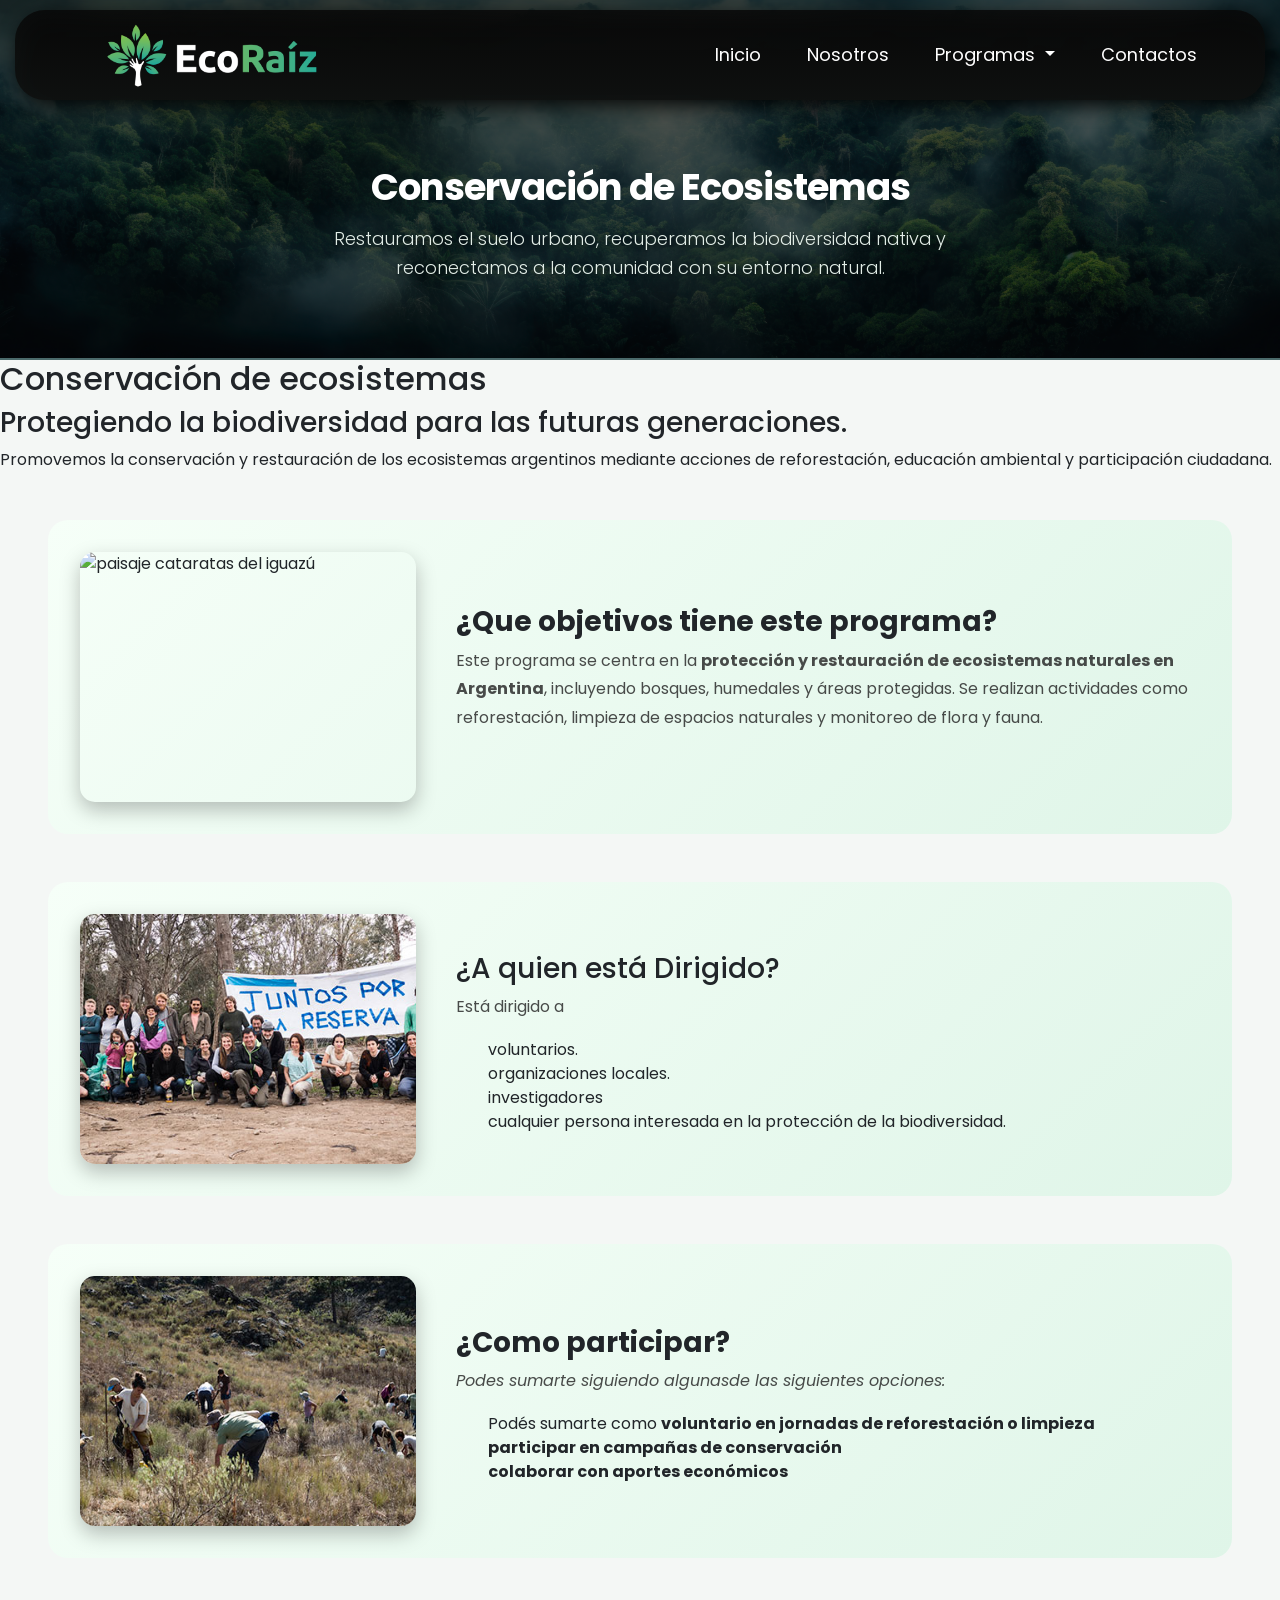
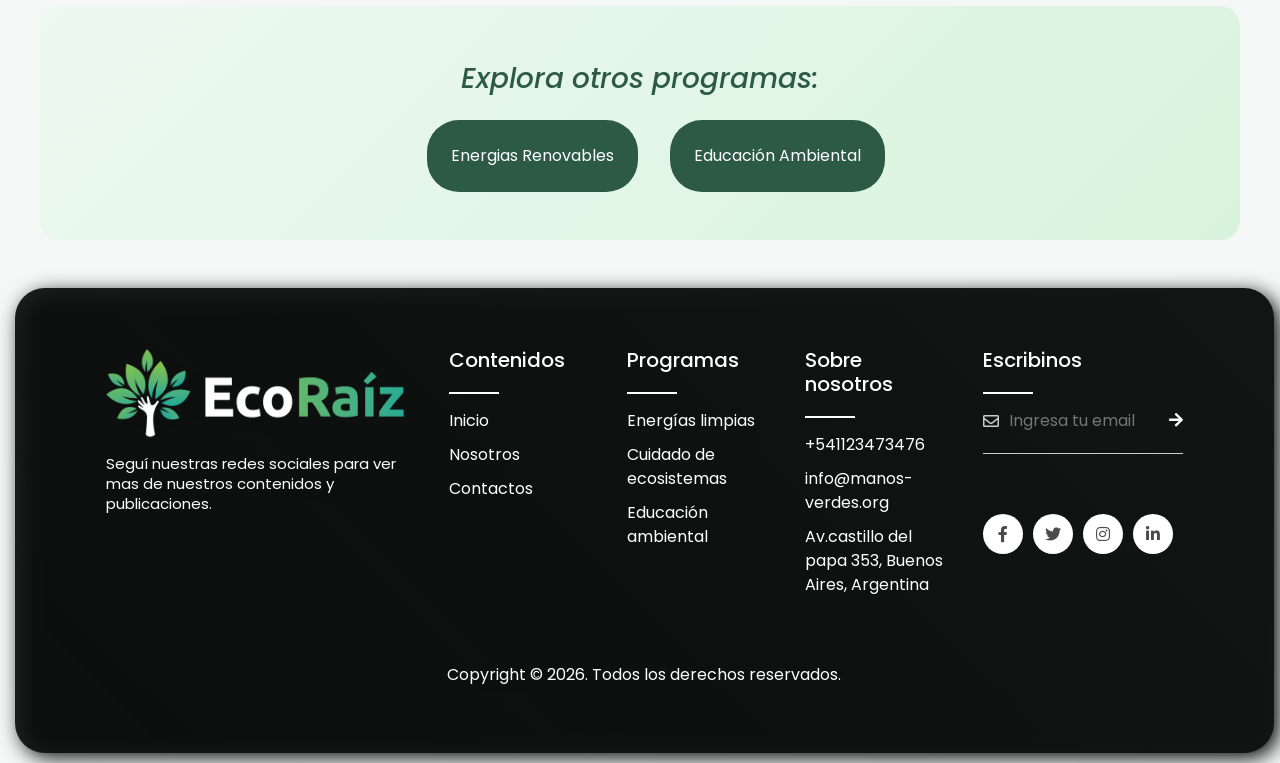
==== commit 41b8d66f: "fix: arreglo de atributos class de footer para la funcionalidad de formulario form Escribinos." ====
--- a/conservacion-ecosistema-programa.html
+++ b/conservacion-ecosistema-programa.html
@@ -110,12 +110,12 @@
             </section>    
         </main>
 
-        <!-- Pie de la Pagina -->
+         <!-- Pie de la Pagina -->
         <footer>
             <div class="footer-wrap"> 
                 <div class="footer-col-1"> 
                     <img src="img/logo/green-tree-ver-2.png" class="footer-logo" alt="Logo de EcoRaíz">
-                    <p>Seguí nuestras redes sociales para ver más de nuestros contenidos y publicaciones.</p>
+                    <p>Seguí nuestras redes sociales para ver mas de nuestros contenidos y publicaciones.</p>
                 </div>
                 <div class="footer-col-2"> <h3>Contenidos</h3>
                     <ul>
@@ -129,7 +129,7 @@
                     <ul>
                         <li><a href="./programas.html">Energías limpias</a></li>
                         <li><a href="./conservacion-ecosistema-programa.html">Cuidado de ecosistemas</a></li>
-                        <li><a href="./Educacion-ambiental-programa.html">Educación ambiental</a></li>
+                        <li><a href="./reforestacion-programa.html">Educación ambiental</a></li>
                     </ul>
                 </div>
 
@@ -137,16 +137,19 @@
                     <ul>
                         <li><a href="tel:+541123473476">+541123473476</a></li>
                         <li><a href="mailto:info@manos-verdes.org">info@manos-verdes.org</a></li>
-                        <li><address>Av. Castillo del Papa 353, Buenos Aires, Argentina</address></li>
+                        <li><address>Av.castillo del papa 353, Buenos Aires, Argentina</address></li>
                     </ul>
                 </div>
 
+
                 <div class="footer-col-5"> <h3>Escribinos</h3>
-                    <form>
+                    <form id="newsletterForm" novalidate>
                         <i class="far fa-envelope"></i>
-                        <input type="email" placeholder="Ingresa tu email" required>
-                        <button><i class="fas fa-arrow-right"></i></button>
+                        <input type="email" id="newsletterEmail" placeholder="Ingresa tu email" required>
+                        <button type="submit"><i class="fas fa-arrow-right"></i></button>
                     </form>
+                    <!-- Contenedor para el mensaje de éxito del newsletter -->
+                    <div id="newsletterSuccessMessage" class="mt-2" style="display: none; color: #27b7be; font-size: 0.85rem; font-weight: 500;"></div>
                     <div class="social-icons">
                         <a href="#"><i class="fab fa-facebook-f"></i></a>
                         <a href="#"><i class="fab fa-twitter"></i></a>
@@ -161,6 +164,6 @@
             </div>
         </footer>
         <script src="https://cdn.jsdelivr.net/npm/bootstrap@5.3.3/dist/js/bootstrap.bundle.min.js"></script>
-        <script src="./JS/main.js"></script>  
+        <script src="./JS/main.js"></script>
     </body>
-</html>
+</html>
--- a/CSS/estilos_css.css
+++ b/CSS/estilos_css.css
@@ -30,10 +30,8 @@
 body{
 	line-height: 1.5;
 	font-family: 'Poppins', sans-serif;
-    background-color: #677676;
-}
-
-
+    background-color: #f4f7f5;
+}
 
 
 
@@ -73,10 +71,37 @@
     --site-max-width: 1300px;
 }
 
-
-
-
-
+/* logo barra de navegación */
+.logo{
+    max-height: 4rem; 
+    width: auto;       
+    display: flex;
+    margin-left: 20%;
+    margin-top: 1%;
+}
+
+/* listas*/
+
+ul{
+    list-style: none;
+}
+
+/* botones */
+
+button{
+    cursor: pointer;
+    border: none;
+    background: none;
+}
+
+/* imagen del hero */
+img {
+    width: 100%;
+}
+
+/* =======================================================
+   ESTILOS BASE / ESCRITORIO (Pantallas Grandes)
+   ======================================================= */
 /* Encabezado y barra de navegacion */
 header {
     width: calc(100% - 30px); 
@@ -244,141 +269,6 @@
 }
 
 
-/*__ elementos del body__*/
-
-/*section-program*/
-.section-program{
-    display: flex;
-    align-items: center;
-    gap: 2.5rem;
-    max-width: 1200px;
-    margin: 3rem;
-    padding: 2rem;
-    background: linear-gradient(135deg,#f6fff8,#dff5e8);
-    border-radius: 20px;
-    
-}
-
-.section-program img{ /*imagen descartada temporalmente, queda por si encuentro una imagen adecuada*/
-    width: 30%;
-    height: 250px;
-    object-fit: cover;
-    border-radius: 15px;
-    box-shadow: 0 8px 20px rgba(0,0,0,.25);
-    flex-shrink: 0;
-}
-
-.program-content{
-    flex: 1;
-}
-
-.program-content h4{
-    font-size: 2rem;
-    color: var(--verde-2);
-    margin-bottom: 15px;
-}
-
-.program-content p{
-    font-size: 1rem;
-    color: var(--gris-oscuro);
-    line-height: 1.8;
-}
-
-/*Section Intro*/ /*section-intro, se cambio la clase por section-hero-2*/
-
-.section-hero-2 h3, .section-hero-2 h2, .section-hero-2 p{
-    color: var(--blanco);
-    margin: 1rem;
-}
-
-.section-hero-2 h2{
-    font-size: 2rem;
-}
-
-.section-hero-2{
-    display: flex;
-    align-items: center;
-    justify-content: space-between;
-    padding: 6rem;/*solucion temporal ante la superposicion del nav*/
-    gap: 2rem;
-    font-family: "poppins", sans-serif;
-}
-
-/*section-hero-2*/
-
-.section-hero-2{
-    height: 450px;
-    background-size: cover;
-    background-position: center;
-    background-repeat: no-repeat; /*sirve para que la imagen no se repita en caso de no llenar el espacio de su seccion*/
-}
-
-#presentacion-energias{
-    background-image:
-        linear-gradient(rgba(0,0,0,.45), rgba(0,0,0,.45)),
-        url(../img/paisajes/energias_renovables.jpg);
-}
-
-#presentacion-educacion{
-    background-image:
-        linear-gradient(rgba(0,0,0,.45), rgba(0,0,0,.45)),
-        url(../img/paisajes/educacion_ambiental_3.jpg);
-}
-
-#presentacion-conservacion{
-    background-image:
-        linear-gradient(rgba(0,0,0,.45), rgba(0,0,0,.45)),
-        url(../img/paisajes/andes_conservacion.jpg);
-}
-
-
-/*otros programas*/
-.otros-programas{
-    max-width: 1200px;
-    margin: 3rem auto;
-    padding: 2rem;
-    background: linear-gradient(135deg,#edf9f1,#d8f3dc);
-    border-radius: 1.25rem;
-    text-align: center;
-}
-
-.otros-programas h3{
-    margin-bottom: 1.5rem;
-    color: var(--verde-2);
-}
-
-.otros-programas ul{
-    display: flex;
-    justify-content: center;
-    gap: 2rem;
-    list-style: none;
-    flex-wrap: wrap; /*sirve para que la lista se acomode al tamaño de la pagina*/
-}
-
-.otros-programas a{
-    display: flex;
-    justify-content: center;
-    padding: 1.5rem;
-    text-decoration: none;
-    color: var(--blanco);
-    background: var(--verde-2);
-    border-radius: 2rem;
-}
-
-.otros-programas a:hover{
-    background: var(--verde-1);
-}
-
-/*__section__*/
-
-
-section img{
-    width: 80%;
-    border-radius: 8px;
-    object-fit: cover;
-    /* max-height: 350px; */
-}
-
 
 /* hero - index*/
 
@@ -469,8 +359,10 @@
 }
 
 
-@media (max-width: 768px) {
-    
+@media (max-width: 992px) {
+    /* =======================================================
+                        HERO PRINCIPAL
+   ======================================================= */
     /* 1. Cambiamos height fijo por min-height para que la sección se estire si el texto es largo */
     .section-hero {
         height: auto; 
@@ -502,6 +394,338 @@
     }
 }
 
+/* =======================================================
+            HERO COMPARTIDO
+   ======================================================= */
+.hero-inner-page {
+    width: 100%;
+    min-height: 40vh; /* Le damos un poquito más de altura para que luzca la foto */
+    display: flex;
+    justify-content: center;
+    align-items: center;
+    position: relative;
+    padding-top: 10vh; /* Colchón para la navbar fija */
+    overflow: hidden;
+    border-bottom: 2px solid rgba(39, 183, 190, 0.2); /* Línea de cierre cristalina */
+}
+
+
+.hero-inner-content {
+    text-align: center;
+}
+
+/* Título */
+.hero-inner-page .inner-title-gradient {
+    font-size: var(--font-size-xxl);
+    font-weight: var(--font-wight-bold);
+    color: var(--blanco);
+    margin-bottom: 16px;
+    letter-spacing: -1px;
+}
+
+.hero-inner-page .inner-subtitle {
+    font-size: var(--font-size-m);
+    color: #e2ede7; /* Blanco satinado con excelente contraste */
+    max-width: 620px;
+    margin: 0 auto;
+    line-height: 1.6;
+    font-weight: 300;
+    text-shadow: 0 2px 4px rgba(0, 0, 0, 0.5); /* Sombra de seguridad para las letras */
+}
+
+/* Animación sutil de aparición */
+@keyframes fadeInHero {
+    from {
+        opacity: 0;
+        transform: translateY(15px);
+    }
+    to {
+        opacity: 1;
+        transform: translateY(0);
+    }
+}
+
+/* =======================================================
+   RESPONSIVE (Celulares)
+   ======================================================= */
+@media (max-width: 992px) {
+    .hero-inner-page {
+        min-height: 38vh;
+        padding-top: 12vh;
+        background-attachment: scroll; /* Desactiva parallax en celular por rendimiento */
+    }
+
+    .hero-inner-page .inner-title-gradient {
+        font-size: calc(var(--font-size-xl) * 1.2);
+    }
+
+    .hero-inner-page .inner-subtitle {
+        font-size: var(--font-size-s);
+    }
+}
+/* main */
+main{
+    background-color: #f4f7f5;
+}
+
+.contact-hero{
+   background: linear-gradient(rgba(0, 0, 0, 0.6), rgba(0, 0, 0, 0.6)), url(../img/hero/vecteezy_ai-generated-curved-metallic-structures-with-dynamic_38814222.jpeg) no-repeat center center / cover;
+}
+
+.nosotros-hero{
+    background: linear-gradient(rgba(0, 0, 0, 0.6), rgba(0, 0, 0, 0.6)), url(../img/hero/colleagues-giving-fist-bump.jpg) no-repeat center center / cover;
+}
+
+.energias-hero{
+    background: linear-gradient(rgba(0, 0, 0, 0.6), rgba(0, 0, 0, 0.6)), url(../img/hero/wind-turbines-field-wind-power-station-evening-sky.jpg) no-repeat center center / cover;
+}
+
+.conservacion-hero {
+                background: linear-gradient(rgba(0, 0, 0, 0.65), rgba(0, 0, 0, 0.65)), url(../img/hero/vecteezy_jungle-and-mountains-natural-background_28621316.jpg) no-repeat center center / cover;
+}
+
+.educacion-hero {
+                background: linear-gradient(rgba(0, 0, 0, 0.65), rgba(0, 0, 0, 0.65)), url(../img/hero/view-diverse-adolescents-practicing-health-wellness-activities-themselves-their-community.jpg) no-repeat center center / cover;
+}
+
+
+
+/*__ elementos del body__*/
+
+/*section-program*/
+.section-program{
+    display: flex;
+    align-items: center;
+    gap: 2.5rem;
+    max-width: 1200px;
+    margin: 3rem;
+    padding: 2rem;
+    background: linear-gradient(135deg,#f6fff8,#dff5e8);
+    border-radius: 20px;
+    
+}
+
+.section-program img{ /*imagen descartada temporalmente, queda por si encuentro una imagen adecuada*/
+    width: 30%;
+    height: 250px;
+    object-fit: cover;
+    border-radius: 15px;
+    box-shadow: 0 8px 20px rgba(0,0,0,.25);
+    flex-shrink: 0;
+}
+
+.program-content{
+    flex: 1;
+}
+
+.program-content h4{
+    font-size: 2rem;
+    color: var(--verde-2);
+    margin-bottom: 15px;
+}
+
+.program-content p{
+    font-size: 1rem;
+    color: var(--gris-oscuro);
+    line-height: 1.8;
+}
+
+
+
+
+
+/*otros programas*/
+.otros-programas{
+    max-width: 1200px;
+    margin: 3rem auto;
+    padding: 2rem;
+    background: linear-gradient(135deg,#edf9f1,#d8f3dc);
+    border-radius: 1.25rem;
+    text-align: center;
+}
+
+.otros-programas h3{
+    margin-bottom: 1.5rem;
+    color: var(--verde-2);
+}
+
+.otros-programas ul{
+    display: flex;
+    justify-content: center;
+    gap: 2rem;
+    list-style: none;
+    flex-wrap: wrap; /*sirve para que la lista se acomode al tamaño de la pagina*/
+}
+
+.otros-programas a{
+    display: flex;
+    justify-content: center;
+    padding: 1.5rem;
+    text-decoration: none;
+    color: var(--blanco);
+    background: var(--verde-2);
+    border-radius: 2rem;
+}
+
+.otros-programas a:hover{
+    background: var(--verde-1);
+}
+
+/*__section__*/
+
+
+section img{
+    width: 80%;
+    border-radius: 8px;
+    object-fit: cover;
+    /* max-height: 350px; */
+}
+
+
+/*=============== SECCIÓN PROGRAMAS COMPARTIDO TAMBIEN EN NOSOTROS CARTAS DE FUNDADORES (VERTICAL / RESPONSIVE EN TODO DISPOSITIVO) ===============*/
+.section-programs-wrapper {
+  display: grid;
+  place-items: center;
+  margin-inline: 1.5rem;
+  padding-block: 5rem;
+  background-color: var(--gris-oscuro);
+  margin: 0;
+}
+
+.section-title {
+  font-size: var(--font-size-xl, 2rem);
+  color: var(--blanco);
+  margin-bottom: 3.5rem;
+  text-align: center;
+  font-weight: 700;
+}
+
+.card__container {
+  display: grid;
+  /* Escritorio: 3 columnas. En pantallas medianas pasa a 2 y en celulares a 1 sola de forma automática */
+  grid-template-columns: repeat(auto-fit, minmax(290px, 1fr));
+  gap: 4rem 2rem;
+  width: 100%;
+  max-width: var(--site-max-width, 1120px);
+  justify-content: center;
+  filter: drop-shadow(5px 5px 10px black);
+}
+
+.card__article {
+  position: relative;
+  overflow: hidden; /* Esconde el texto inicialmente */
+  justify-self: center;
+  width: 100%;
+  max-width: 348px;
+  border-radius: 1.5rem;
+}
+
+/* Imagen en formato vertical (Portrait) constante en cualquier resolución */
+.card__img {
+  width: 100%;
+  height: 550px; /* Alto vertical optimizado */
+  object-fit: cover;
+  border-radius: 1.5rem;
+  transition: transform .4s ease;
+}
+
+/* Caja de datos flotante inteligente (Usa porcentajes, no valores fijos) */
+.card__data {
+  width: calc(100% - 3rem);
+  background-color: var(--container-color, #fff);
+  padding: 1.5rem;
+  box-shadow: 0 8px 24px hsla(0, 0%, 0%, .15);
+  border-radius: 1rem;
+  position: absolute;
+  bottom: 1.5rem; /* Se posiciona con respecto al fondo de la tarjeta */
+  left: 0;
+  right: 0;
+  margin-inline: auto;
+  opacity: 0;
+  /* La empujamos hacia abajo un 70% de su propia altura para ocultarla de forma elástica */
+  transform: translateY(70%); 
+  transition: transform .5s cubic-bezier(0.25, 1, 0.5, 1), opacity .4s ease;
+}
+
+.card__description {
+  display: block;
+  font-size: var(--small-font-size, .813rem);
+  color: var(--verde-3, #20ca9a);
+  font-weight: 500;
+  margin-bottom: .25rem;
+}
+
+.card__title {
+  font-size: var(--h2-font-size, 1.25rem);
+  font-weight: 600;
+  color: var(--title-color, hsl(0, 0%, 15%));
+  margin-bottom: .5rem;
+}
+
+.card__text {
+  font-size: var(--small-font-size, .813rem);
+  color: var(--text-color, hsl(0, 0%, 35%));
+  margin-bottom: 1rem;
+  line-height: 1.4;
+}
+
+.card__button {
+  display: inline-block;
+  text-decoration: none;
+  font-size: var(--small-font-size, .813rem);
+  font-weight: 500;
+  color: var(--verde-2, #3a7d5c);
+  transition: color .3s;
+}
+
+.card__button:hover {
+  text-decoration: underline;
+  color: var(--verde-1, #2c5a45);
+}
+
+/*=============== INTERACCIONES HOVER (MÉTODO ULTRA RESPONSIVE) ===============*/
+
+/* Al pasar el mouse, permitimos que la caja sobresalga de la tarjeta si es necesario */
+.card__article:hover {
+  overflow: initial;
+}
+
+/* Al sacar el mouse, esperamos que baje la tarjeta antes de ocultar el overflow */
+.card__article:not(:hover) {
+  transition-delay: .3s;
+  overflow: hidden;
+}
+
+/* Efecto hover sobre la data: sube limpiamente a su posición natural */
+.card__article:hover .card__data {
+  opacity: 1;
+  transform: translateY(0); /* Sube exactamente lo necesario sin importar cuántas líneas tenga el texto */
+}
+
+/* Ligero zoom a la foto vertical de fondo para darle vida */
+.card__article:hover .card__img {
+  transform: scale(1.03);
+}
+
+/*=============== DETALLES EXCLUSIVOS MÓVIL ===============*/
+@media screen and (max-width: 768px) {
+  .section-programs-wrapper {
+    padding-block: 3rem;
+  }
+  .card__container {
+    grid-template-columns: 1fr; /* Una sola columna: se apilan verticalmente perfectas */
+    gap: 5rem 0; /* Espaciado saludable entre tarjetas apiladas */
+  }
+  .card__article {
+    max-width: 100%; /* Aprovecha bien el ancho del celular */
+  }
+}
+
+@media screen and (max-width: 340px) {
+  .section-programs-wrapper { margin-inline: 1rem; }
+  .card__data { padding: 1.2rem 1rem; width: calc(100% - 2rem); }
+  .card__img { height: 380px; } /* Un toque más bajas en pantallas diminutas */
+}
 
 
 /* Footer */
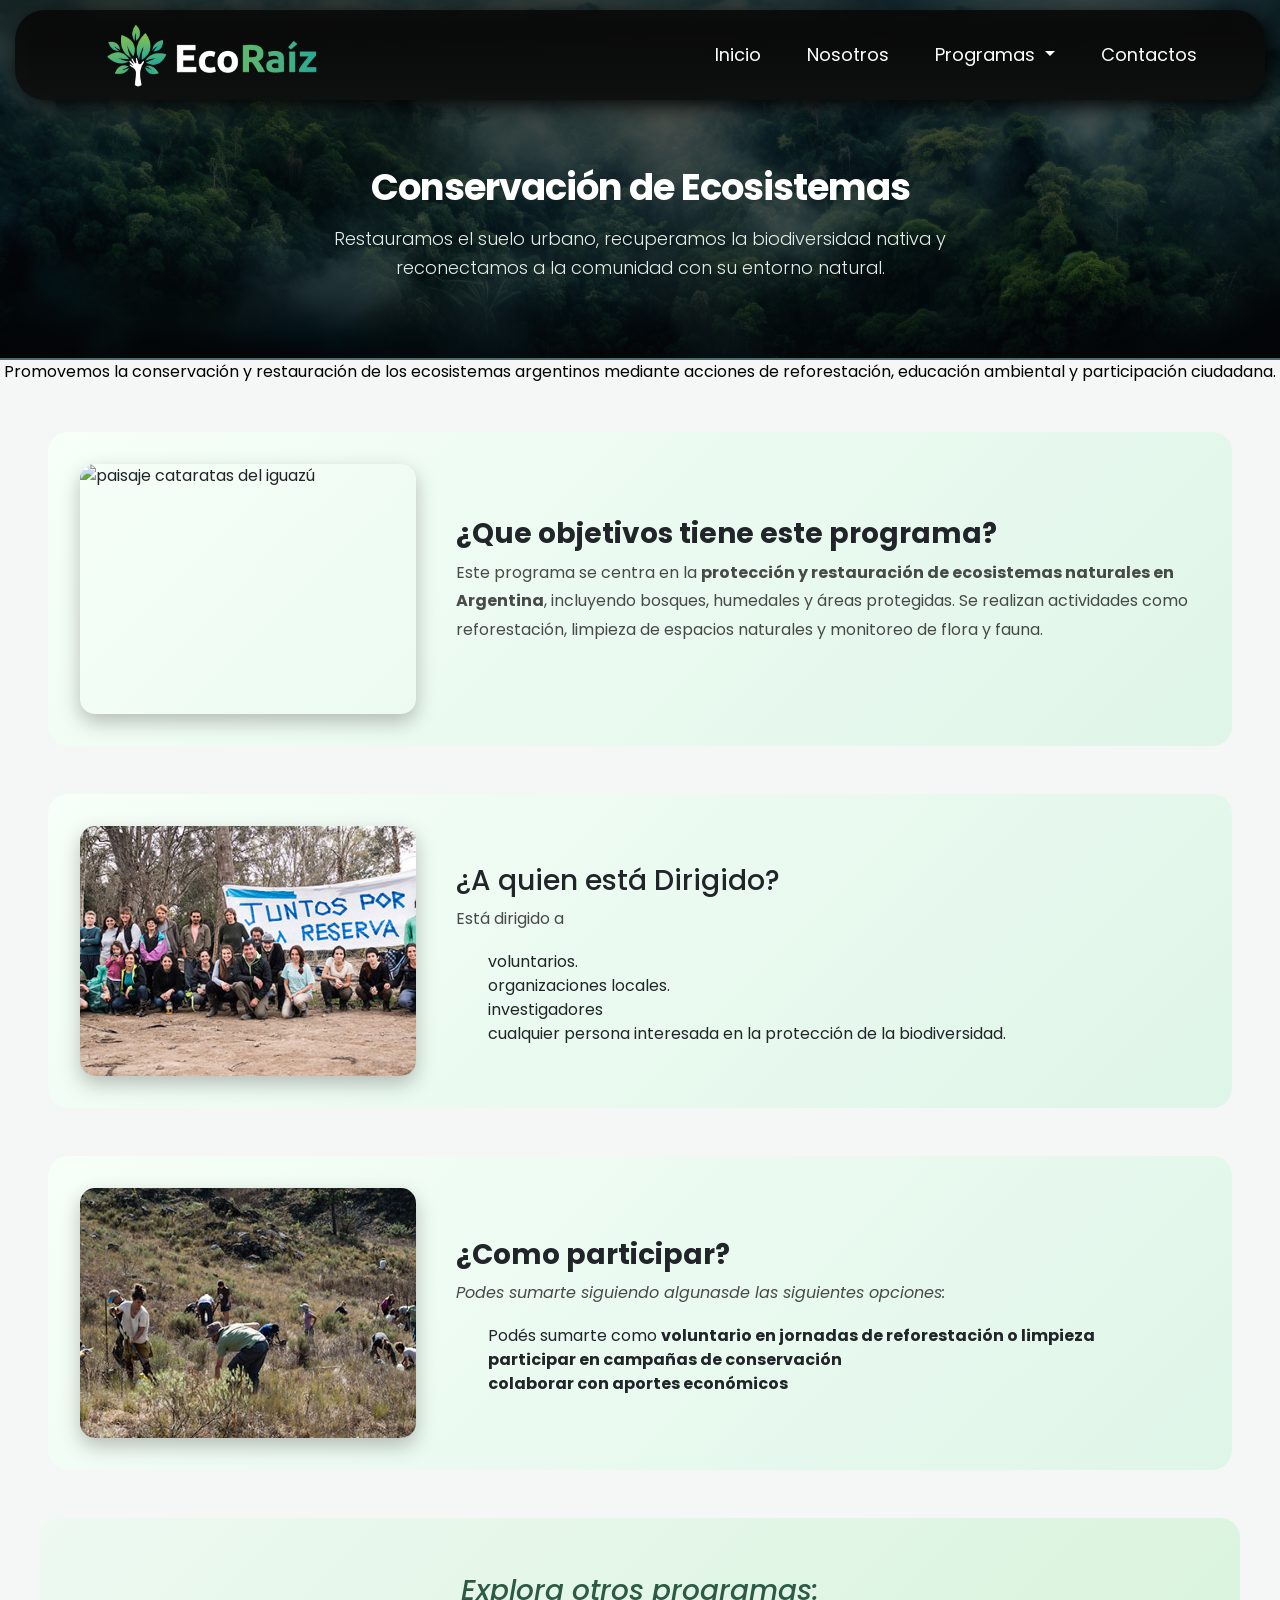
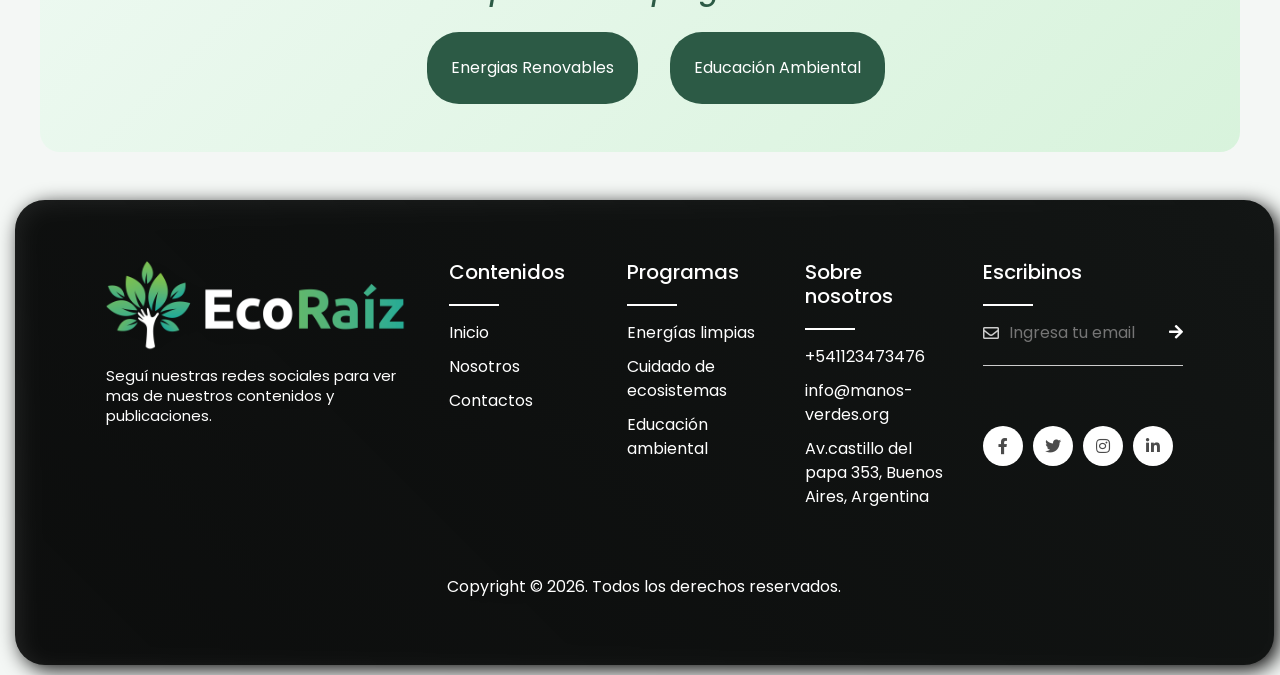
==== commit 91f1a1bf: "style: acomodo intro-content" ====
--- a/conservacion-ecosistema-programa.html
+++ b/conservacion-ecosistema-programa.html
@@ -56,8 +56,6 @@
 
             <section id="presentacion-conservacion" class="section-hero-2">
                 <div class="intro-content">
-                    <h2>Conservación de ecosistemas</h2>
-                    <h3>Protegiendo la biodiversidad para las futuras generaciones.</h3>
                     <p>Promovemos la conservación y restauración de los ecosistemas argentinos mediante acciones de reforestación, educación ambiental y participación ciudadana.</p>
                 </div>    
             </section>
--- a/CSS/estilos_css.css
+++ b/CSS/estilos_css.css
@@ -530,7 +530,14 @@
     line-height: 1.8;
 }
 
-
+/*intro-content*/
+.intro-content{
+    font-size: 1rem;
+    color: black;
+    text-align: center;
+    
+
+}
 
 
 
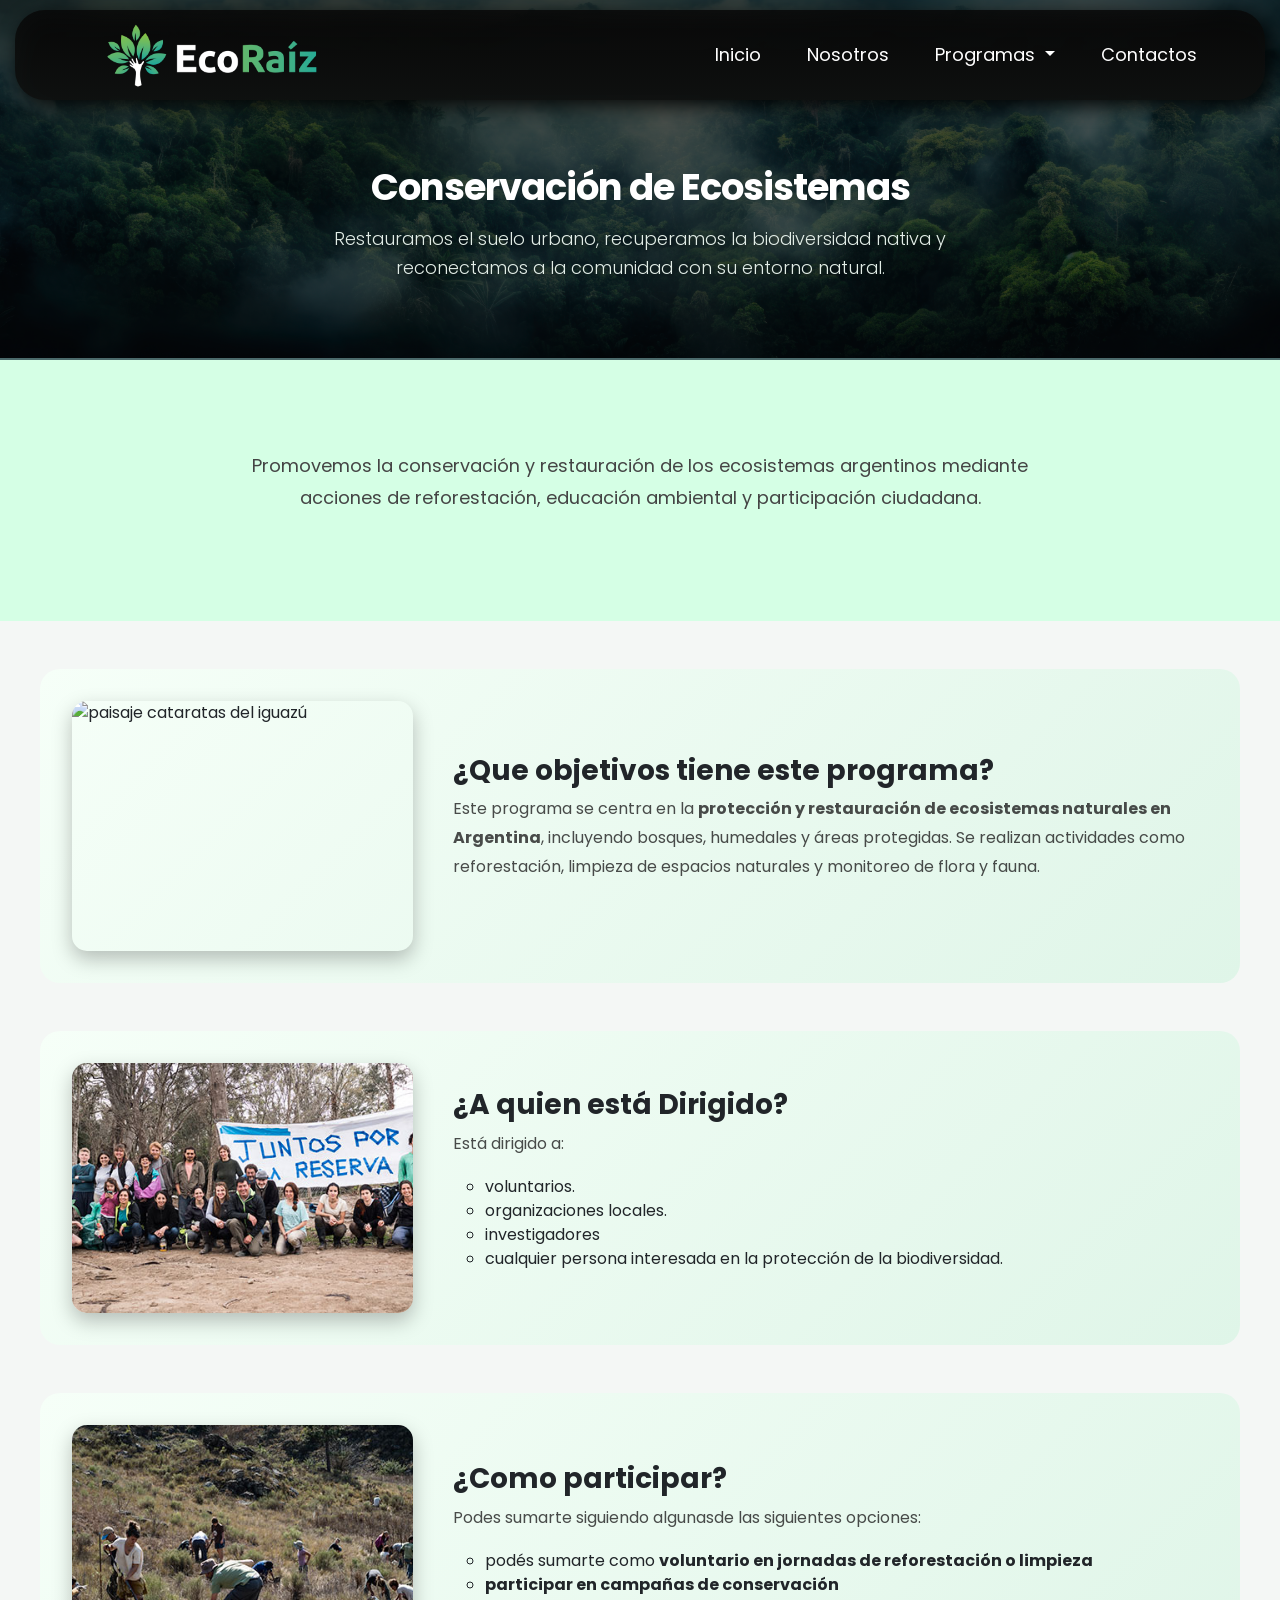
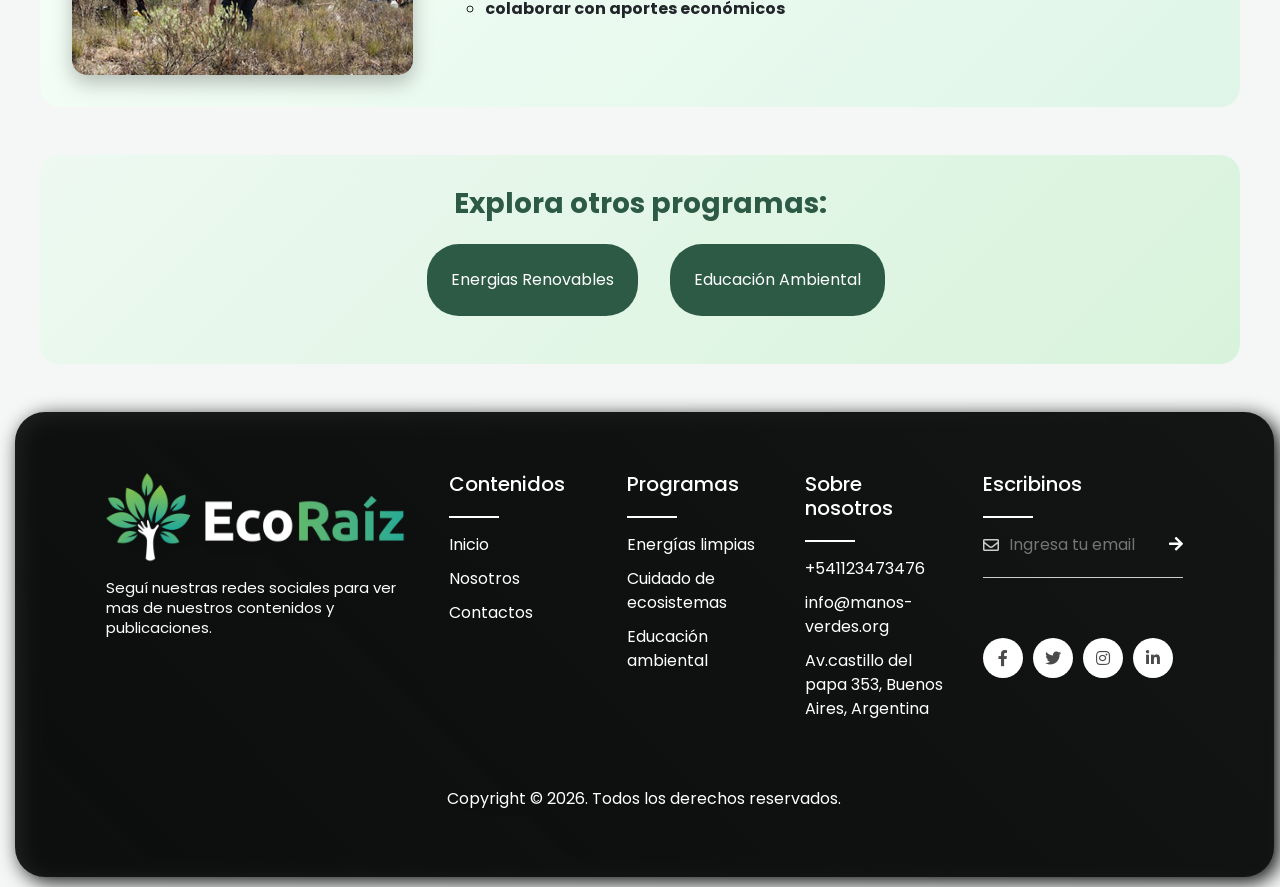
==== commit a3859b8c: "fix: Solucion de problemas de centrado en programas y errores de sixtaxis en htmls de todos los arch" ====
--- a/conservacion-ecosistema-programa.html
+++ b/conservacion-ecosistema-programa.html
@@ -54,14 +54,15 @@
                 </div>
             </section>
 
-            <section id="presentacion-conservacion" class="section-hero-2">
-                <div class="intro-content">
+            
+            <section id="Acción" class="section-middle">
+                <div class="section-content-action">
                     <p>Promovemos la conservación y restauración de los ecosistemas argentinos mediante acciones de reforestación, educación ambiental y participación ciudadana.</p>
-                </div>    
+                </div>
             </section>
 
-            <section id="descripcion" class="section-program">
-                <img src="./img/paisajes/waterfal-iguazu-national-park-cataratas-argentina.jpg" alt="paisaje cataratas del iguazú" height="" width="" class="galeria">
+            <section id="presentacion-conservacion" class="section-program">
+                <img src="./img/paisajes/waterfal-iguazu-national-park-cataratas-argentina.jpg" alt="paisaje cataratas del iguazú" class="galeria">
                 <div class="program-content"> 
                     <h3><strong>¿Que objetivos tiene este programa?</strong></h3>
                     <p>Este programa se centra en la <strong>protección y restauración de ecosistemas naturales en Argentina</strong>, incluyendo bosques, humedales y áreas protegidas. Se realizan actividades como reforestación, limpieza de espacios naturales y monitoreo de flora y fauna.</p>
@@ -69,11 +70,10 @@
             </section>
 
             <section id="Dirigido" class="section-program">
-                <img src="./img/paisajes/guardianes-de-la-naturaleza-proyecto.jpg" alt="personal posando con cartel 'Juntos por la reserva' " height="" width="" class="galeria">
+                <img src="./img/paisajes/guardianes-de-la-naturaleza-proyecto.jpg" alt="personal posando con cartel 'Juntos por la reserva' class="galeria">
                 <div class="program-content">
-                    <br>
-                    <h3>¿A quien está Dirigido?</h3>
-                    <p>Está dirigido a</p>
+                    <h3><strong>¿A quien está Dirigido?</strong></h3>
+                    <p>Está dirigido a:</p>
                     <ul>
                         <li>voluntarios.</li>
                         <li>organizaciones locales.</li>
@@ -86,11 +86,10 @@
             <section id="Participar" class="section-program">
                 <img src="./img/paisajes/reforestadores-proyecto-2.jpg" alt="voluntarios reforestando campo" class="galeria">
                 <div class="program-content">
-                    <br>
                     <h3><strong>¿Como participar?</strong></h3>
-                    <p><em>Podes sumarte siguiendo algunasde las siguientes opciones:</em> </p>
+                    <p>Podes sumarte siguiendo algunasde las siguientes opciones:</p>
                     <ul>
-                        <li>Podés sumarte como <strong>voluntario en jornadas de reforestación o limpieza</strong></li>
+                        <li>podés sumarte como <strong>voluntario en jornadas de reforestación o limpieza</strong></li>
                         <li><strong>participar en campañas de conservación</strong></li>
                         <li><strong>colaborar con aportes económicos</strong></li>
                     </ul>
@@ -98,8 +97,7 @@
             </section>
             <section class="otros-programas">
                 <div class="program-content">
-                    <br>
-                    <h3><em>Explora otros programas:</em></h3>
+                    <h3><strong>Explora otros programas:</strong></h3>
                     <ul>
                         <li><a href="./programas.html">Energias Renovables</a>  </li>
                         <li><a href="./Educacion-ambiental-programa.html">Educación Ambiental</a></li>
--- a/CSS/estilos_css.css
+++ b/CSS/estilos_css.css
@@ -359,6 +359,7 @@
 }
 
 
+
 @media (max-width: 992px) {
     /* =======================================================
                         HERO PRINCIPAL
@@ -490,19 +491,117 @@
 
 
 
+/*section-midle. Centramos el contenido y agregamos detalles elegantes*/
+
+.section-middle {
+    background-color: #d5ffe5; /* Un fondo blanco-verdoso ecológico muy sutil */
+    padding: 90px 20px;
+    display: flex;
+    justify-content: center;
+}
+
+.section-content-action {
+    max-width: 850px; /* Evita que las líneas sean infinitas, mejorando la lectura */
+    text-align: center;
+}
+
+.section-content-action h2 {
+    font-size: var(--font-size-xl);
+    color: var(--verde-2);
+    margin-bottom: 25px;
+    font-weight: var(--font-wight-bold);
+}
+
+.section-content-action p {
+    font-size: var(--font-size-m);
+    color: #444;
+    line-height: 1.8;
+}
+
+/*section-problems. imagen izq- texto der*/
+
+.section-problems {
+    max-width: var(--site-max-width);
+    margin: 0 auto;
+    padding: 100px 40px;
+}
+
+.problems {
+    display: flex;
+    align-items: center;
+    gap: 70px;
+    margin-bottom: 100px;
+}
+
+.problems:last-child {
+    margin-bottom: 0;
+}
+
+.problem-content, .problem-image {
+    flex: 1;
+    min-width: 300px;
+}
+
+.problem-content h3 {
+    font-size: calc(var(--font-size-m) * 1.3);
+    color: var(--gris-oscuro);
+    margin-bottom: 20px;
+    font-weight: var(--font-wight-bold);
+}
+
+.problem-content p {
+    font-size: var(--font-size-m);
+    color: #555;
+    line-height: 1.7;
+    margin-bottom: 30px;
+}
+
+/* El botón solicitado para los artículos */
+.btn-problem {
+    display: inline-block;
+    padding: 10px 28px;
+    background-color: var(--verde-2);
+    color: var(--blanco);
+    text-decoration: none;
+    font-weight: var(--font-wight-medium);
+    border-radius: var(--border-radius-m);
+    transition: background-color 0.3s ease, transform 0.2s ease;
+    box-shadow: 0 4px 10px rgba(44, 90, 69, 0.2);
+}
+
+.btn-problem:hover {
+    background-color: var(--verde-1);
+    color: var(--blanco);
+    text-decoration: none;
+    transform: translateY(-2px);
+}
+
+.problem-image img {
+    width: 100%;
+    height: 380px;
+    object-fit: cover;
+    border-radius: var(--border-radius-m);
+    filter: drop-shadow(5px 5px 10px black);
+}
+
+.marina.problems {
+    flex-direction: row-reverse;
+}
+
+
 /*__ elementos del body__*/
 
-/*section-program*/
-.section-program{
+/* section-program */
+.section-program {
     display: flex;
     align-items: center;
+    justify-content: center;
     gap: 2.5rem;
     max-width: 1200px;
-    margin: 3rem;
+    margin: 3rem auto; /*CAMBIO: 'auto' centra el bloque horizontalmente */
     padding: 2rem;
-    background: linear-gradient(135deg,#f6fff8,#dff5e8);
-    border-radius: 20px;
-    
+    background: linear-gradient(135deg, #f6fff8, #dff5e8);
+    border-radius: 20px; 
 }
 
 .section-program img{ /*imagen descartada temporalmente, queda por si encuentro una imagen adecuada*/
@@ -530,13 +629,15 @@
     line-height: 1.8;
 }
 
+.section-program ul{
+    list-style: circle;
+}
+
 /*intro-content*/
 .intro-content{
     font-size: 1rem;
     color: black;
     text-align: center;
-    
-
 }
 
 
@@ -588,6 +689,324 @@
     /* max-height: 350px; */
 }
 
+/* =======================================================
+   NUEVA SECCIÓN: LÍNEA DE TIEMPO VERTICAL (TIMELINE)
+   ======================================================= */
+.timeline-section {
+    padding: 80px 20px;
+    background-color: #fdfdfd;
+}
+
+.timeline-container {
+    position: relative;
+    max-width: 1000px;
+    margin: 50px auto 0 auto;
+    filter: drop-shadow(5px 5px 10px black);
+}
+
+/* La línea central vertical */
+.timeline-container::after {
+    content: '';
+    position: absolute;
+    width: 4px;
+    background-color: var(--verde-1);
+    top: 0;
+    bottom: 0;
+    left: 50%;
+    margin-left: -2px;
+}
+
+/* Contenedores de los hitos */
+.timeline-item {
+    padding: 10px 40px;
+    position: relative;
+    background-color: inherit;
+    width: 50%;
+    box-sizing: border-box;
+    margin-bottom: 30px;
+}
+
+/* Los puntos en la línea central */
+.timeline-dot {
+    position: absolute;
+    width: 20px;
+    height: 20px;
+    right: -10px;
+    background-color: #ffffff;
+    border: 4px solid var(--verde-2);
+    top: 15px;
+    border-radius: 50%;
+    z-index: 1;
+    transition: background-color 0.3s ease;
+}
+
+/* Posicionamiento Izquierda y Derecha */
+.timeline-left {
+    left: 0;
+    text-align: right;
+}
+
+.timeline-right {
+    left: 50%;
+    text-align: left;
+}
+
+/* Corregir los puntos para los bloques de la derecha */
+.timeline-right .timeline-dot {
+    left: -10px;
+}
+
+/* Los bloques con las fechas flotantes */
+.timeline-date {
+    font-size: var(--font-size-xl);
+    font-weight: var(--font-weight-bold);
+    color: var(--verde-2);
+    margin-bottom: 8px;
+}
+
+/* Caja de contenido interno */
+.timeline-content {
+    padding: 25px;
+    background: #ffffff;
+    border-radius: 12px;
+    box-shadow: 0 4px 20px rgba(0, 0, 0, 0.05);
+    border-top: 4px solid var(--verde-1);
+    transition: transform 0.3s ease, box-shadow 0.3s ease;
+}
+
+.timeline-content h3 {
+    font-size: var(--font-size-m);
+    color: var(--verde-2);
+    margin-bottom: 10px;
+}
+
+.timeline-content p {
+    font-size: var(--font-size-s);
+    color: #666;
+    line-height: 1.6;
+}
+
+/* Espacio controlado para las futuras fotos de la línea de tiempo */
+.timeline-img-placeholder {
+    margin-top: 15px;
+    border-radius: 8px;
+    overflow: hidden;
+    max-height: 180px;
+}
+
+.timeline-img-placeholder img {
+    width: 100%;
+    height: 100%;
+    object-fit: cover;
+}
+
+/* Efectos Hover Interactivos */
+.timeline-item:hover .timeline-content {
+    transform: translateY(-5px);
+    box-shadow: 0 10px 25px rgba(44, 90, 69, 0.15);
+}
+
+.timeline-item:hover .timeline-dot {
+    background-color: var(--verde-3);
+}
+
+/* RESPONSIVE: Transforma la línea de tiempo a una sola columna en celulares */
+@media screen and (max-width: 768px) {
+    .timeline-container::after {
+        left: 31px;
+    }
+    
+    .timeline-item {
+        width: 100%;
+        padding-left: 70px;
+        padding-right: 20px;
+        text-align: left;
+    }
+    
+    .timeline-left {
+        left: 0;
+    }
+    
+    .timeline-right {
+        left: 0;
+    }
+    
+    .timeline-dot {
+        left: 21px;
+        right: auto;
+    }
+}
+
+
+/* =======================================================
+   NUEVA SECCIÓN: TARJETAS DE PILARES (MODERN GRID CARDS)
+   ======================================================= */
+.section-title.gris{
+    color: var(--gris-oscuro);
+}
+
+.pilares-section {
+    padding: 80px 20px;
+    background-color: #d5ffe5;
+    margin-bottom: 50px;
+}
+
+.pilares-grid {
+    display: grid;
+    grid-template-columns: repeat(auto-fit, minmax(300px, 1fr));
+    gap: 30px;
+    max-width: 1100px;
+    margin: 50px auto 0 auto;
+}
+
+.pilar-card {
+    position: relative;
+    background: #ffffff;
+    padding: 40px 30px;
+    border-radius: 16px;
+    overflow: hidden;
+    box-shadow: 0 6px 15px rgba(0, 0, 0, 0.03);
+    transition: all 0.4s cubic-bezier(0.165, 0.84, 0.44, 1);
+    z-index: 1;
+    filter: drop-shadow(5px 5px 10px black);
+}
+
+/* Decoración superior con tu color de acento brillante */
+.pilar-card::before {
+    content: '';
+    position: absolute;
+    top: 0;
+    left: 0;
+    width: 100%;
+    height: 6px;
+    background: linear-gradient(90deg, var(--verde-1), var(--verde-3));
+}
+
+/* Badge numérico elegante */
+.pilar-badge {
+    position: absolute;
+    top: 25px;
+    right: 25px;
+    font-size: var(--font-size-s);
+    font-weight: var(--font-weight-bold);
+    color: var(--verde-1);
+    opacity: 0.7;
+}
+
+/* Icono redondo contenedor */
+.pilar-icon {
+    display: flex;
+    align-items: center;
+    justify-content: center;
+    width: 55px;
+    height: 55px;
+    border-radius: 12px;
+    background-color: rgba(72, 161, 121, 0.1);
+    color: var(--verde-2);
+    margin-bottom: 25px;
+    transition: all 0.3s ease;
+}
+
+.pilar-card h3 {
+    font-size: var(--font-size-m);
+    color: var(--verde-2);
+    margin-bottom: 15px;
+}
+
+.pilar-card p {
+    font-size: var(--font-size-s);
+    color: #555;
+    line-height: 1.6;
+    position: relative;
+    z-index: 2;
+}
+
+/* Capa de imagen oculta que se revela con transiciones finas */
+.pilar-bg-image {
+    position: absolute;
+    top: 0;
+    left: 0;
+    width: 100%;
+    height: 100%;
+    z-index: -1;
+    opacity: 0;
+    transform: scale(1.05);
+    transition: all 0.4s ease;
+}
+
+.pilar-bg-image::after {
+    content: '';
+    position: absolute;
+    width: 100%;
+    height: 100%;
+    background: linear-gradient(to top, rgba(44, 90, 69, 0.95), rgba(44, 90, 69, 0.8));
+    top: 0;
+    left: 0;
+}
+
+.pilar-bg-image img {
+    width: 100%;
+    height: 100%;
+    object-fit: cover;
+}
+
+/* COMPORTAMIENTO INTERACTIVO HOVER */
+.pilar-card:hover {
+    transform: translateY(-8px);
+    box-shadow: 0 15px 35px rgba(44, 90, 69, 0.2);
+}
+
+/* Cuando pases el mouse, cambiamos las propiedades de los textos para legibilidad sobre foto */
+.pilar-card:hover h3, 
+.pilar-card:hover p,
+.pilar-card:hover .pilar-badge {
+    color: #ffffff;
+    opacity: 1;
+}
+
+.pilar-card:hover .pilar-icon {
+    background-color: var(--verde-3);
+    color: var(--verde-2);
+    transform: rotate(-5deg) scale(1.05);
+}
+
+/* Mostramos la imagen de fondo de manera fluida */
+.pilar-card:hover .pilar-bg-image {
+    opacity: 1;
+    transform: scale(1);
+}
+
+
+/*=============== AGREGADOS EXCLUSIVOS PARA LA SECCIÓN EQUIPO ===============*/
+
+/* Contenedor de las redes sociales */
+.card__socials {
+  display: flex;
+  gap: 1rem;
+  margin-top: 0.75rem;
+  border-top: 1px solid #e2e8f0; /* Una línea sutil divisoria arriba de los links */
+  padding-top: 0.75rem;
+}
+
+/* Estilo para los links de GitHub y LinkedIn */
+.social-link {
+  font-size: var(--small-font-size, .813rem);
+  text-decoration: none;
+  font-weight: 600;
+  color: var(--verde-2, #3a7d5c);
+  transition: color 0.3s ease;
+}
+
+.social-link:hover {
+  color: var(--verde-3, #20ca9a); /* Brilla con tu color destacado al pasar el mouse */
+  text-decoration: underline;
+}
+
+/* Ajuste opcional por si el nombre de la persona queda muy grande */
+.user-name {
+  font-size: 1.15rem;
+  margin-bottom: 0.25rem;
+}
 
 /*=============== SECCIÓN PROGRAMAS COMPARTIDO TAMBIEN EN NOSOTROS CARTAS DE FUNDADORES (VERTICAL / RESPONSIVE EN TODO DISPOSITIVO) ===============*/
 .section-programs-wrapper {
@@ -734,6 +1153,24 @@
   .card__img { height: 380px; } /* Un toque más bajas en pantallas diminutas */
 }
 
+/*section-help*/
+
+.section-help {
+    padding: 100px 20px;
+    text-align: center;
+}
+
+.help-content h2 {
+    font-size: var(--font-size-xl);
+    color: var(--gris-oscuro);
+    margin-bottom: 15px;
+}
+
+.help-content p {
+    font-size: var(--font-size-m);
+    color: #555;
+    margin-bottom: 30px;
+}
 
 /* Footer */
 footer {
@@ -948,3 +1385,179 @@
     margin-left: 0;
 }
 
+/* =======================================================
+                    <CONTACTOS>
+   ======================================================= */
+.contact-grid-container {
+    max-width: var(--site-max-width);
+    width: calc(100% - 40px);
+    margin: 40px auto 100px auto;
+    display: flex;
+    gap: 50px;
+    padding: 0 10px;
+}
+
+/* --- BLOQUE IZQUIERDO: FORMULARIO --- */
+.contact-form-wrapper {
+    background-color: #ffffff;
+    padding: 50px;
+    border-radius: var(--border-radius-m);
+    box-shadow: 0 15px 45px rgba(0, 0, 0, 0.05);
+    border: 1px solid #eef2f0;
+}
+
+.contact-form-wrapper h2 {
+    font-size: var(--font-size-xl);
+    color: var(--gris-oscuro);
+    margin-bottom: 10px;
+    font-weight: var(--font-wight-bold);
+}
+
+.form-lead {
+    font-size: var(--font-size-s);
+    color: #666;
+    margin-bottom: 35px;
+}
+
+.form-group-row {
+    display: flex;
+    gap: 20px;
+    width: 100%;
+}
+
+.input-container {
+    display: flex;
+    flex-direction: column;
+    margin-bottom: 10px;
+    margin-top: 10px;
+    width: 100%;
+}
+
+.input-container label {
+    font-size: var(--font-size-s);
+    color: var(--gris-oscuro);
+    font-weight: var(--font-wight-semibold);
+    margin-bottom: 8px;
+}
+
+.input-container input,
+.input-container select,
+.input-container textarea {
+    padding: 14px 18px;
+    font-size: var(--font-size-s);
+    border: 2px solid #dde4e1;
+    border-radius: var(--border-radius-s);
+    background-color: #f9fbfb;
+    color: var(--gris-oscuro);
+    outline: none;
+    transition: all 0.3s ease;
+}
+
+.input-container input:focus,
+.input-container select:focus,
+.input-container textarea:focus {
+    border-color: #27b7be;
+    background-color: #ffffff;
+    box-shadow: 0 0 10px rgba(39, 183, 190, 0.15);
+}
+
+.btn-submit-form {
+    width: 100%;
+    padding: 15px;
+    background-color: var(--verde-2);
+    color: var(--blanco);
+    border: none;
+    border-radius: var(--border-radius-m);
+    font-size: var(--font-size-m);
+    font-weight: var(--font-wight-medium);
+    cursor: pointer;
+    transition: all 0.3s ease;
+    box-shadow: 0 5px 15px rgba(44, 90, 69, 0.2);
+    margin-top: 15px;
+}
+
+.btn-submit-form:hover {
+    background-color: var(--verde-1);
+    transform: translateY(-2px);
+    box-shadow: 0 8px 20px rgba(44, 90, 69, 0.3);
+}
+
+/* --- BLOQUE DERECHO: INFO Y MAPA --- */
+.contact-info-map-wrapper {
+    display: flex;
+    flex-direction: column;
+    gap: 30px;
+}
+
+
+.sede-details-card {
+    background-color: #0d1411; 
+    padding: 35px;
+    border-radius: var(--border-radius-m);
+    color: var(--blanco);
+    border: 2px solid rgba(39, 183, 190, 0.15);
+}
+
+.sede-details-card h3 {
+    font-size: var(--font-size-m);
+    color: var(--verde-3); 
+    margin-bottom: 20px;
+    font-weight: var(--font-wight-bold);
+}
+
+.sede-details-card p {
+    font-size: var(--font-size-s);
+    color: #cedad4;
+    margin-bottom: 15px;
+    display: flex;
+    align-items: center;
+    gap: 12px;
+}
+
+.sede-details-card p i {
+    color: #27b7be; 
+    font-size: 1.1rem;
+}
+
+.map-iframe-container {
+    width: 100%;
+    flex-grow: 1; 
+    min-height: 350px;
+    border-radius: var(--border-radius-m);
+    overflow: hidden;
+    box-shadow: 0 15px 45px rgba(0, 0, 0, 0.1);
+    border: 2px solid #dde4e1;
+}
+
+/* Botones */
+.social-buttons-container {
+    display: flex;
+    justify-content: center;
+    gap: 15px;
+    flex-wrap: wrap;
+}
+
+.social-btn {
+    display: inline-flex;
+    align-items: center;
+    justify-content: center;
+    width: 55px;
+    height: 55px;
+    border-radius: 50%;
+    font-size: 26px;
+    color: white;
+    text-decoration: none;
+    transition: all 0.3s ease;
+    box-shadow: 0 4px 12px rgba(0, 0, 0, 0.15);
+}
+
+.social-btn:hover {
+    transform: scale(1.1) translateY(-3px);
+    box-shadow: 0 8px 20px rgba(0, 0, 0, 0.25);
+}
+
+/* Colores por red social */
+.instagram-btn  { background: linear-gradient(135deg, #E1306C, #FD1D1D, #833AB4); }
+.facebook-btn   { background: #1877F2; }
+.twitter-btn    { background: #1DA1F2; }
+
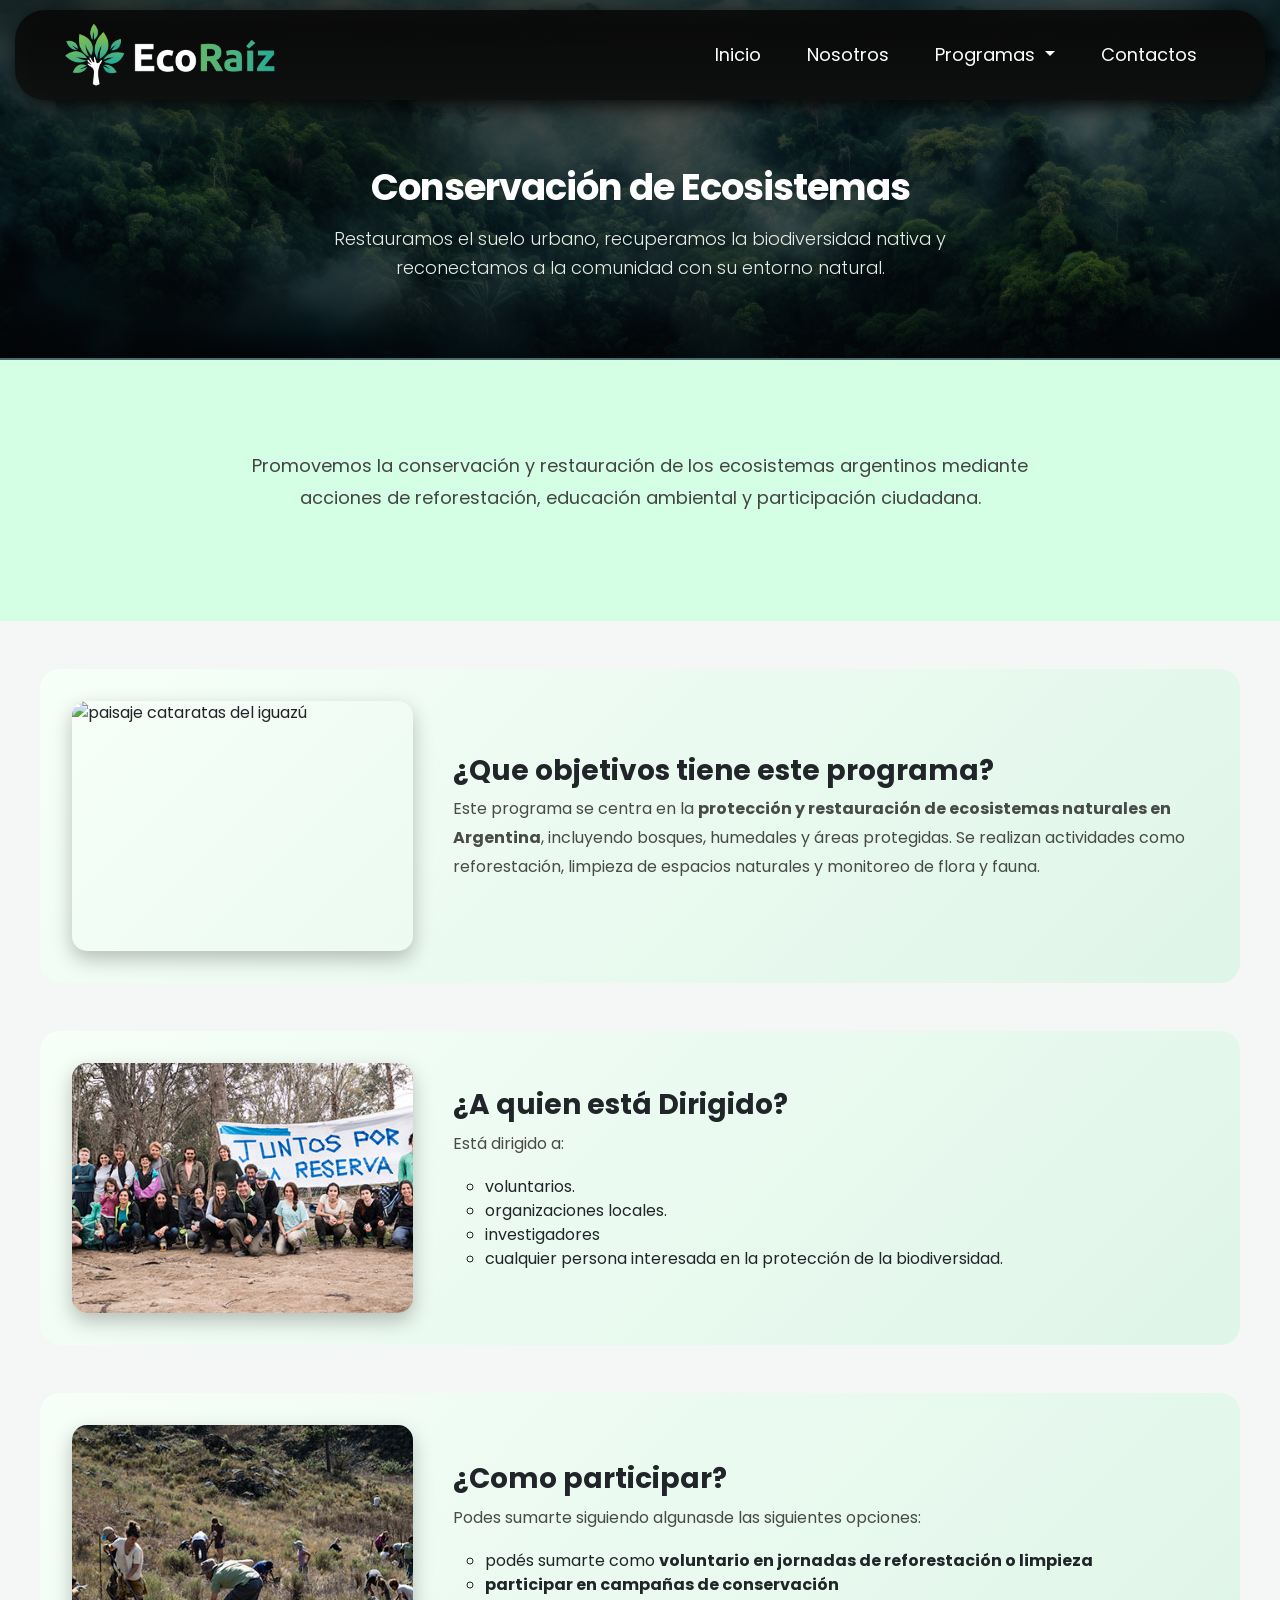
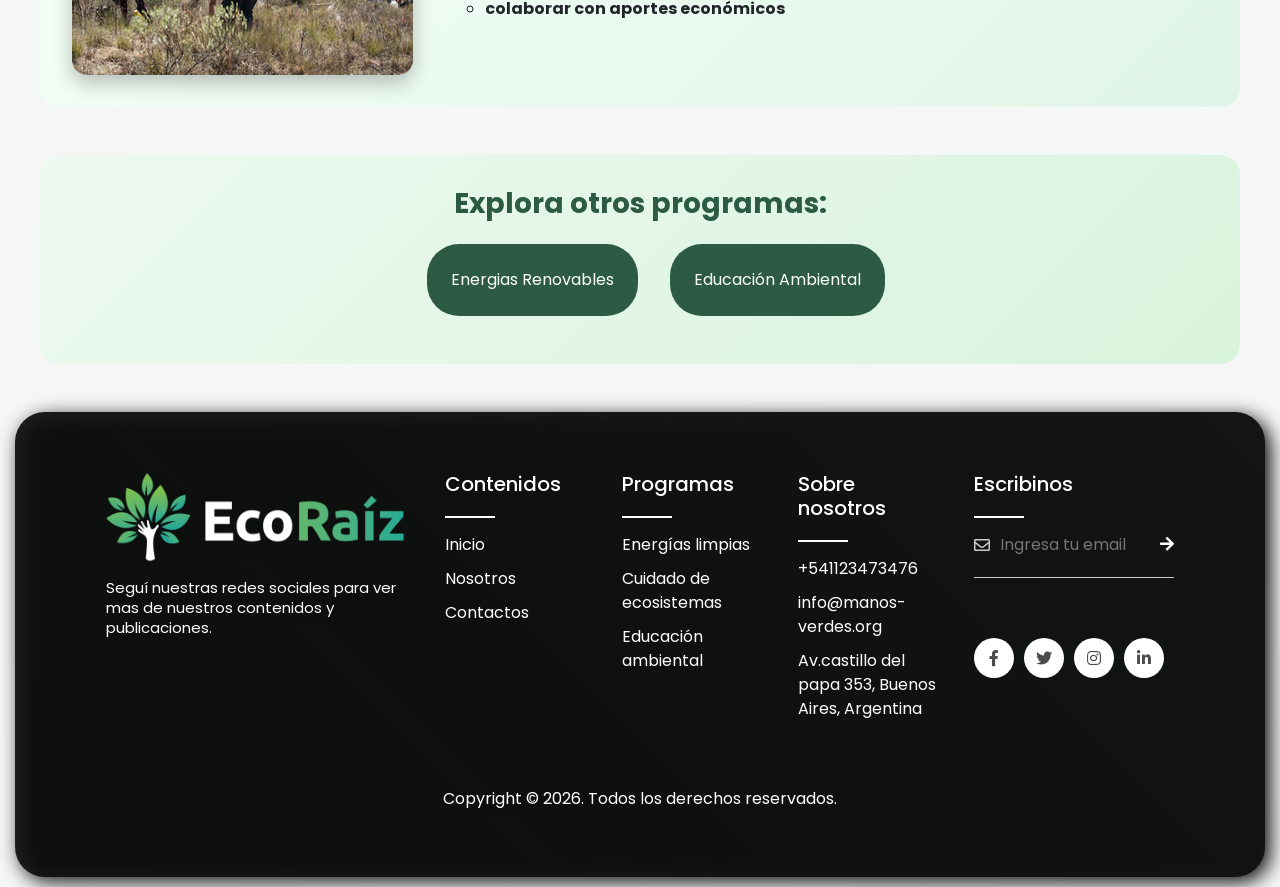
==== commit ed689ca3: "fix: incorpora la modificación del header puesta en el index en todos los archivos html resatantes p" ====
--- a/conservacion-ecosistema-programa.html
+++ b/conservacion-ecosistema-programa.html
@@ -20,11 +20,11 @@
                 </a>
             </div>
     
-            <button class="menu-toggle-btn d-md-none" type="button" data-bs-toggle="collapse" data-bs-target="#navbarNav" aria-controls="navbarNav" aria-expanded="false" aria-label="Toggle navigation">
+            <button class="menu-toggle-btn d-lg-none" type="button" data-bs-toggle="collapse" data-bs-target="#navbarNav" aria-controls="navbarNav" aria-expanded="false" aria-label="Toggle navigation">
                 <i class="fas fa-bars"></i>
             </button>
 
-            <nav class="main-nav collapse d-md-flex" id="navbarNav">
+            <nav class="main-nav collapse d-lg-flex" id="navbarNav">
                 <ul class="main-nav-list">
                     <li class="main-nav-item"><a class="main-nav-link" href="index.html">Inicio</a></li>
                     <li class="main-nav-item"><a class="main-nav-link" href="nosotros.html">Nosotros</a></li>
--- a/CSS/estilos_css.css
+++ b/CSS/estilos_css.css
@@ -72,12 +72,10 @@
 }
 
 /* logo barra de navegación */
-.logo{
+.logo {
     max-height: 4rem; 
     width: auto;       
-    display: flex;
-    margin-left: 20%;
-    margin-top: 1%;
+    display: block;
 }
 
 /* listas*/
@@ -197,12 +195,12 @@
 /* =======================================================
    MEDIA QUERY: Comportamiento Responsive Barra de Navegacion (Celulares/Tablets)
    ======================================================= */
-@media (max-width: 767.98px) {
+@media (max-width: 991.98px) {
     header {
         padding: 0 20px;
     }
 
-    /* Muestra el botón hamburguesa */
+    /* Muestra el botón hamburguesa en tablets y celulares */
     .menu-toggle-btn {
         display: inline-block; 
     }
@@ -269,7 +267,6 @@
 }
 
 
-
 /* hero - index*/
 
 .section-hero {
@@ -489,6 +486,27 @@
                 background: linear-gradient(rgba(0, 0, 0, 0.65), rgba(0, 0, 0, 0.65)), url(../img/hero/view-diverse-adolescents-practicing-health-wellness-activities-themselves-their-community.jpg) no-repeat center center / cover;
 }
 
+
+/* =======================================================
+   REGLAS GENERALES COMPARTIDAS
+   ======================================================= */
+.section-title {
+    text-align: center;
+    font-size: var(--font-size-xl);
+    font-weight: var(--font-wight-bold);
+    color: var(--gris-oscuro);
+    margin-bottom: 60px;
+}
+
+.section-title::after {
+    content: '';
+    display: block;
+    width: 60px;
+    height: 4px;
+    background-color: var(--verde-1);
+    margin: 12px auto 0;
+    border-radius: 2px;
+}
 
 
 /*section-midle. Centramos el contenido y agregamos detalles elegantes*/
@@ -1174,7 +1192,7 @@
 
 /* Footer */
 footer {
-    width: 98.35%;
+    width: calc(100% - 30px); 
     position: relative; /* Corregido: 'flex' no es un valor válido para position, lo ideal es relative o block */
     bottom: 0;
     background: linear-gradient(45deg, #080808da, #121514, #3a3e3e);
